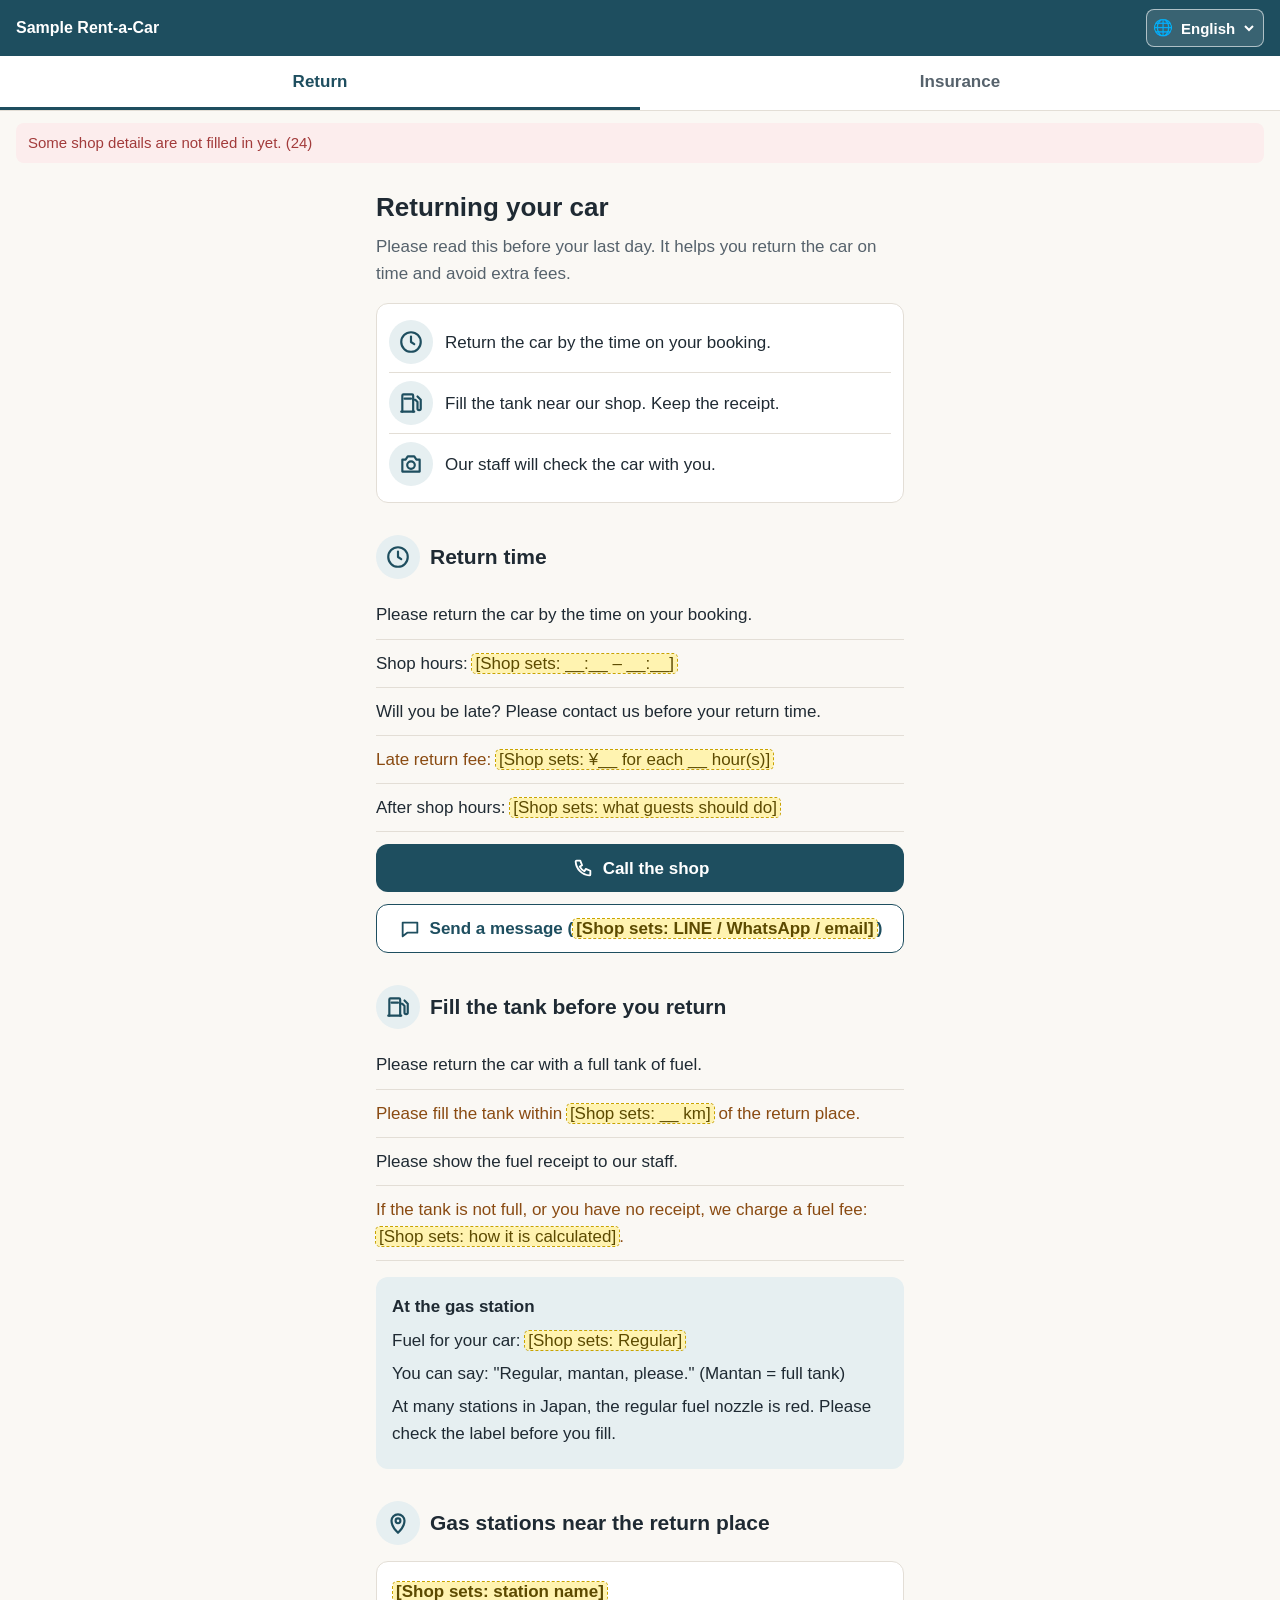
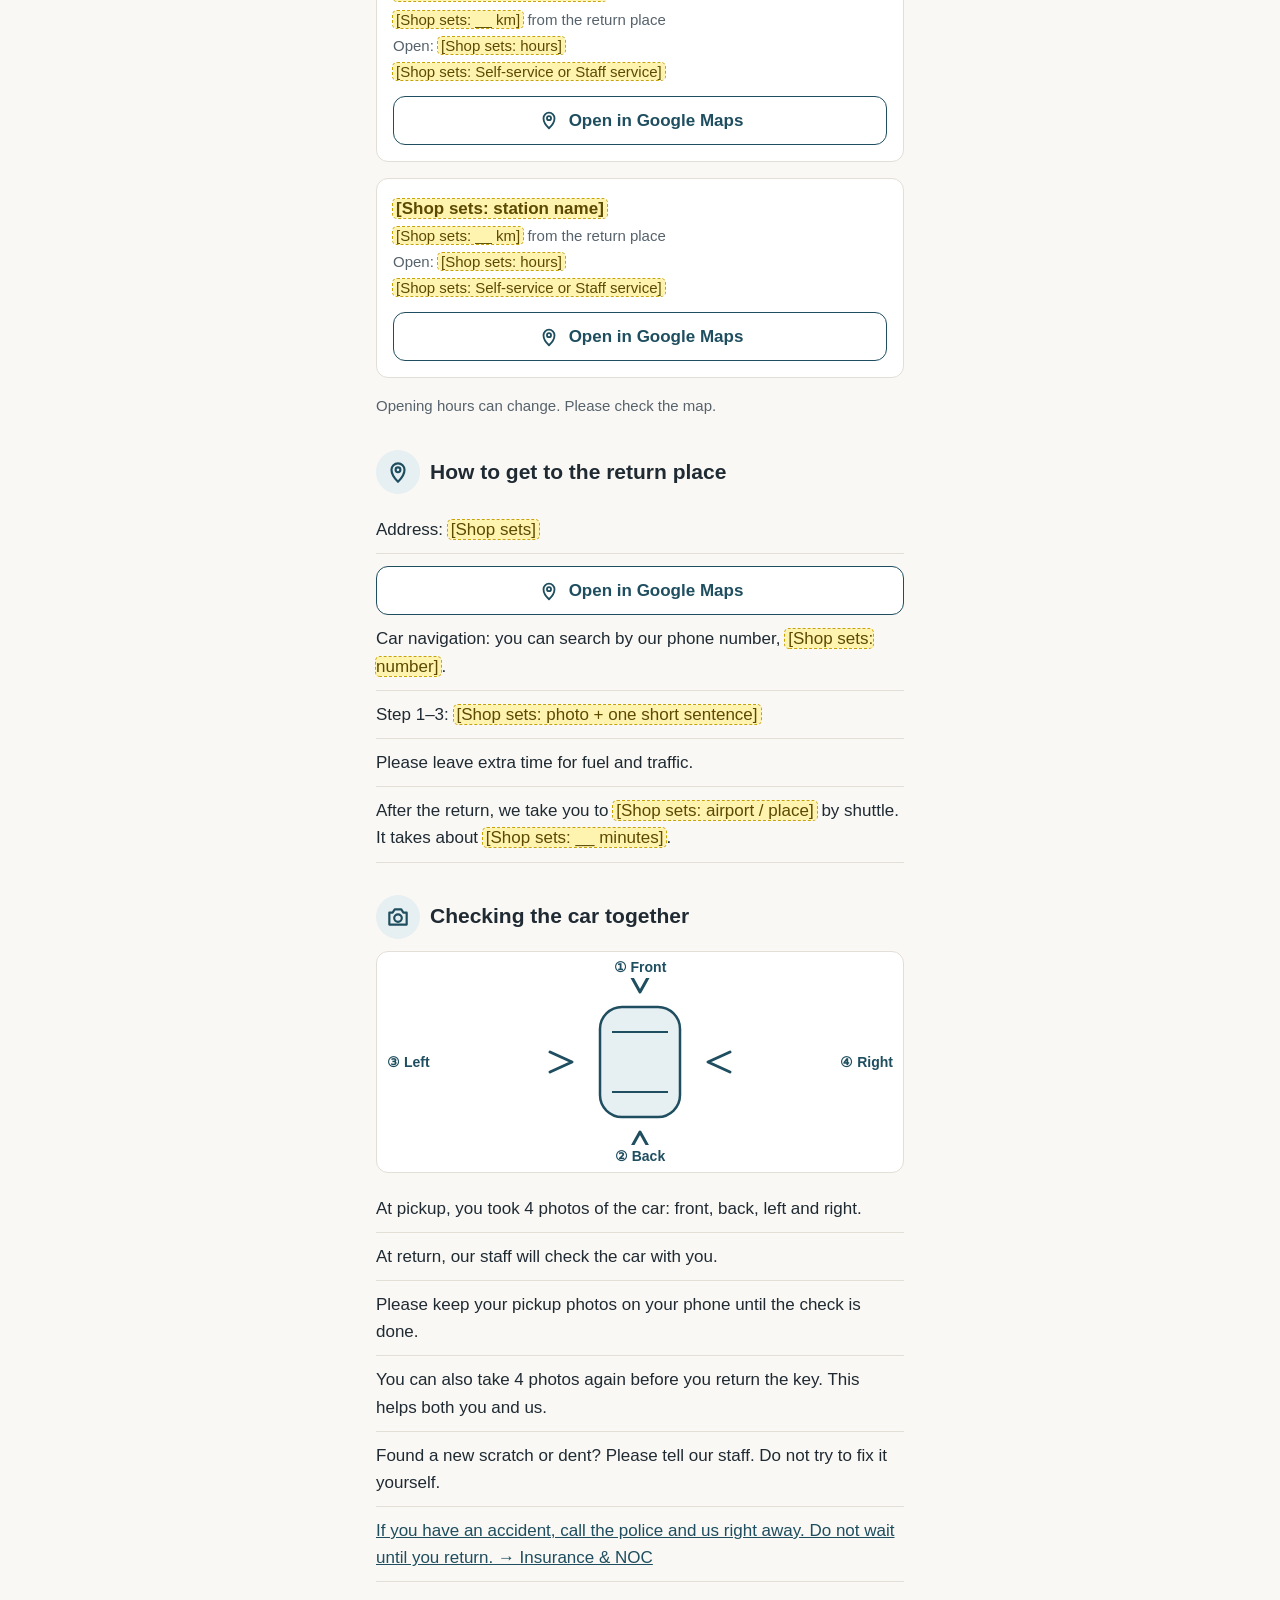
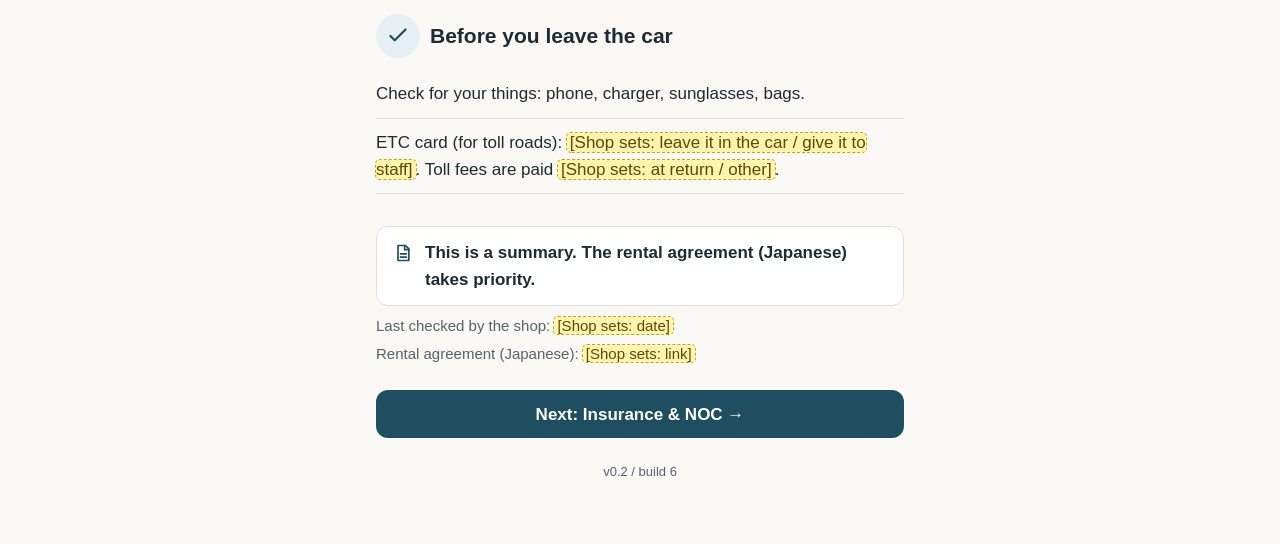
==== guide/index.html @ ba6af607 "繁體中文・한국어・简体中文を追加（AI翻訳の下書き。画面に注意書きを表示） Co-Authored-By: Claude Opus 5.5 <noreply@anthropic.com> Claude" ====
<!doctype html>
<html lang="en">
<head>
  <meta charset="utf-8">
  <meta name="viewport" content="width=device-width, initial-scale=1">
  <title>Sample Rent-a-Car — Guide</title>
  <link rel="stylesheet" href="guide.css?v=6">
</head>
<body data-page="return" data-lang="en">
  <div id="app"></div>
  <noscript>Please turn on JavaScript to read this guide. / このガイドを読むには JavaScript をオンにしてください。</noscript>
  <script src="content.js?v=6"></script>
  <script src="i18n/zh-Hant.js?v=6"></script>
  <script src="i18n/ko.js?v=6"></script>
  <script src="i18n/zh-Hans.js?v=6"></script>
  <script src="app.js?v=6"></script>
</body>
</html>
---- guide/guide.css ----
:root {
  --bg: #FAF8F4;
  --card: #FFFFFF;
  --line: #E3DED6;
  --text: #1F2A33;
  --sub: #56626C;
  --main: #1E4E5F;
  --main-soft: #E6EFF1;
  --money: #8A4B12;
  --money-bg: #FFF4E5;
  --danger: #A23B3B;
  --danger-bg: #FCEDED;
  --ph-bg: #FFF3B0;
  --ph-line: #C9A400;
  --ph-text: #5C4A00;
}

* { box-sizing: border-box; }
html { scroll-padding-top: 110px; }
body {
  margin: 0;
  background: var(--bg);
  color: var(--text);
  font-family: -apple-system, "Hiragino Sans", "Noto Sans JP", sans-serif;
  font-size: 17px;
  line-height: 1.6;
}
html[lang="ja"] body { line-height: 1.8; }
a { color: var(--main); }

header {
  position: sticky; top: 0; z-index: 10;
  height: 56px; padding: 0 16px;
  display: flex; align-items: center; justify-content: space-between;
  background: var(--main); color: #fff;
}
.shop { font-weight: 700; font-size: 16px; }
.langs { display: flex; border: 1px solid rgba(255,255,255,.6); border-radius: 8px; overflow: hidden; }
.lang { min-width: 52px; min-height: 36px; display: grid; place-items: center; color: #fff; text-decoration: none; font-size: 15px; padding: 0 10px; }
.lang.on { background: #fff; color: var(--main); font-weight: 700; }

.tabs { position: sticky; top: 56px; z-index: 9; display: flex; background: var(--card); border-bottom: 1px solid var(--line); }
.tab { flex: 1; text-align: center; padding: 12px 0; text-decoration: none; color: var(--sub); font-weight: 600; border-bottom: 3px solid transparent; }
.tab.on { color: var(--main); border-bottom-color: var(--main); }

.unfilled { margin: 12px 16px 0; padding: 8px 12px; border-radius: 8px; background: var(--danger-bg); color: var(--danger); font-size: 15px; }

main { max-width: 560px; margin: 0 auto; padding: 8px 16px 48px; }
h1 { font-size: 26px; line-height: 1.3; margin: 20px 0 8px; }
h2 { font-size: 21px; line-height: 1.35; margin: 32px 0 12px; display: flex; align-items: center; gap: 10px; }
h3 { font-size: 17px; margin: 0 0 6px; }
.lead { color: var(--sub); margin: 0 0 16px; }

.icon { width: 44px; height: 44px; flex: none; border-radius: 50%; background: var(--main-soft); display: grid; place-items: center; }
.icon svg { width: 26px; height: 26px; fill: none; stroke: var(--main); stroke-width: 2; stroke-linecap: round; stroke-linejoin: round; }
.icon.small { width: 28px; height: 28px; background: none; }
.icon.small svg { width: 20px; height: 20px; }
.icon.inbtn { width: 24px; height: 24px; background: none; }
.icon.inbtn svg { width: 22px; height: 22px; stroke: currentColor; }

.summary { background: var(--card); border: 1px solid var(--line); border-radius: 12px; padding: 8px 12px; }
.sum-row { display: flex; align-items: center; gap: 12px; padding: 8px 0; text-decoration: none; color: var(--text); }
.sum-row + .sum-row { border-top: 1px solid var(--line); }

.li { margin: 0; padding: 10px 0; border-bottom: 1px solid var(--line); }
.li.money { color: var(--money); }
.xli { display: flex; gap: 8px; align-items: flex-start; }
.xli .icon.small svg { stroke: var(--danger); }
.note { color: var(--sub); font-size: 15px; margin: 8px 0; }

.btn {
  display: flex; align-items: center; justify-content: center; gap: 8px;
  min-height: 48px; margin: 12px 0 0; padding: 10px 16px;
  border-radius: 12px; border: 0; background: var(--main); color: #fff;
  font-size: 17px; font-weight: 600; text-decoration: none; text-align: center; width: 100%;
}
.btn.secondary { background: var(--card); color: var(--main); border: 1.5px solid var(--main); }
.btn.danger { background: var(--danger); }
.btn.nav { margin-top: 24px; }

.tip, .card, .example, .accident { border-radius: 12px; padding: 16px; margin: 16px 0; }
.tip { background: var(--main-soft); }
.tip p { margin: 6px 0; }
.card { background: var(--card); border: 1px solid var(--line); }
.card p { margin: 2px 0; color: var(--sub); font-size: 15px; }
.example { background: var(--money-bg); color: var(--money); border: 2px dashed var(--money); }
.example p { margin: 6px 0; }
.badge { display: inline-block; font-size: 14px; font-weight: 700; padding: 2px 10px; border-radius: 999px; background: var(--money); color: #fff; margin-bottom: 8px; }
.accident { background: var(--danger-bg); border: 2px solid var(--danger); margin-top: 32px; }
.accident h2 { margin-top: 0; color: var(--danger); }
.accident .icon { background: #fff; }
.accident .icon svg { stroke: var(--danger); }
.accident p { margin: 8px 0; }
.callrow .btn { margin-top: 10px; }

.tbl { width: 100%; border-collapse: collapse; background: var(--card); border: 1px solid var(--line); border-radius: 12px; overflow: hidden; margin: 8px 0; font-size: 16px; }
.tbl th { text-align: left; background: var(--main-soft); padding: 10px; font-size: 15px; }
.tbl td { padding: 10px; border-top: 1px solid var(--line); vertical-align: top; }
.tbl.money td:last-child { color: var(--money); }

mark.ph { background: var(--ph-bg); color: var(--ph-text); outline: 1.5px dashed var(--ph-line); border-radius: 4px; padding: 0 3px; }

.carphotos { position: relative; margin: 8px 0 12px; background: var(--card); border: 1px solid var(--line); border-radius: 12px; }
.carphotos svg { display: block; width: 100%; height: 220px; }
.carphotos .car { fill: var(--main-soft); stroke: var(--main); stroke-width: 2.5; }
.carphotos .car-line { stroke: var(--main); stroke-width: 2; fill: none; }
.carphotos .cam path { fill: none; stroke: var(--main); stroke-width: 3; stroke-linecap: round; stroke-linejoin: round; }
.carphotos .lbl { position: absolute; font-size: 14px; font-weight: 700; color: var(--main); background: var(--card); padding: 0 4px; }
.carphotos .t { top: 4px; left: 50%; transform: translateX(-50%); }
.carphotos .b { bottom: 4px; left: 50%; transform: translateX(-50%); }
.carphotos .l { left: 6px; top: 50%; transform: translateY(-50%); }
.carphotos .r { right: 6px; top: 50%; transform: translateY(-50%); }

.disclaimer { display: flex; gap: 8px; align-items: flex-start; margin: 32px 0 8px; padding: 12px; border-radius: 12px; background: var(--card); border: 1px solid var(--line); font-weight: 600; }
.footnote { color: var(--sub); font-size: 15px; margin: 4px 0; }

/* 確認シート */
.review .progress { font-weight: 700; color: var(--main); }
.onlyimp { display: flex; gap: 8px; align-items: center; margin: 8px 0 16px; font-size: 15px; }
.rcard { background: var(--card); border: 1px solid var(--line); border-radius: 12px; padding: 12px; margin: 12px 0; }
.rcard.imp { border-left: 5px solid var(--money); }
.rid { font-size: 14px; color: var(--sub); }
.tag { background: var(--money); color: #fff; border-radius: 6px; padding: 0 6px; font-size: 13px; }
.rja { font-weight: 700; margin: 6px 0; }
.rcard details { font-size: 15px; color: var(--sub); }
.rbtns { display: flex; gap: 8px; margin-top: 10px; flex-wrap: wrap; }
.rbtns button { flex: 1; min-height: 48px; border-radius: 10px; border: 1.5px solid var(--main); background: var(--card); color: var(--main); font-size: 16px; font-weight: 600; }
.rbtns button.on { background: var(--main); color: #fff; }
.rbtns button[data-v="fix"].on { background: var(--money); border-color: var(--money); }
.rcard textarea { display: none; width: 100%; margin-top: 8px; min-height: 64px; font-size: 16px; padding: 8px; border-radius: 8px; border: 1px solid var(--line); }
.rfoot { margin-top: 24px; }

.ver { margin-top: 24px; text-align: center; color: var(--sub); font-size: 13px; }

/* 確認モード（店長が同じ画面で確認・記入する） */
.ehelp { margin: 12px 16px 0; padding: 10px 12px; border-radius: 10px; background: var(--main-soft); font-size: 15px; }
main.editing { padding-bottom: 96px; }
.editing .ed { position: relative; cursor: pointer; border-radius: 8px; outline: 2px dashed transparent; outline-offset: 2px; }
.editing .ed:hover, .editing .ed:active { outline-color: var(--main); }
.editing .ed.st-ok { box-shadow: inset 4px 0 0 #2E7D4F; }
.editing .ed.st-fix { box-shadow: inset 4px 0 0 var(--money); background: var(--money-bg); }
.editing .ed.st-skip { opacity: .45; text-decoration: line-through; }
.editing .li.money.ed:not(.st-ok):not(.st-fix):not(.st-skip),
.editing .tbl.money tr.ed:not(.st-ok):not(.st-fix):not(.st-skip) { outline: 2px solid var(--money); }
mark.ph.filled { background: #DDF2E3; color: #1E5B35; outline: 1.5px solid #2E7D4F; }

.ebar { position: fixed; left: 0; right: 0; bottom: 0; z-index: 20; display: flex; align-items: center; justify-content: space-between; gap: 12px;
  padding: 10px 16px calc(10px + env(safe-area-inset-bottom)); background: var(--card); border-top: 1px solid var(--line); font-size: 14px; color: var(--sub); }
.ebar button { min-height: 44px; padding: 0 18px; border: 0; border-radius: 10px; background: var(--main); color: #fff; font-size: 16px; font-weight: 700; }

.sheet-wrap { position: fixed; inset: 0; z-index: 30; background: rgba(0,0,0,.35); display: none; align-items: flex-end; justify-content: center; }
.sheet-wrap.open { display: flex; }
.sheet { width: 100%; max-width: 560px; max-height: 85vh; overflow: auto; background: var(--card); border-radius: 16px 16px 0 0; padding: 16px 16px calc(16px + env(safe-area-inset-bottom)); }
.phin { display: block; margin-top: 10px; font-size: 14px; color: var(--sub); }
.phin input { display: block; width: 100%; margin-top: 4px; min-height: 44px; font-size: 16px; padding: 8px 10px; border: 1.5px solid var(--ph-line); border-radius: 8px; background: #FFFDF0; }
.sheet textarea { width: 100%; margin-top: 8px; min-height: 64px; font-size: 16px; padding: 8px; border-radius: 8px; border: 1px solid var(--line); }

/* 言語メニュー */
.langsel { display: flex; align-items: center; gap: 4px; background: rgba(255,255,255,.12); border: 1px solid rgba(255,255,255,.6); border-radius: 8px; padding: 0 6px; }
.langsel select { min-height: 36px; background: transparent; color: #fff; border: 0; font-size: 15px; font-weight: 600; max-width: 140px; }
.langsel select option { color: #1F2A33; }
.globe { font-size: 16px; }
.draftnote { margin: 12px 16px 0; padding: 8px 12px; border-radius: 8px; background: #FFF4E5; color: var(--money); font-size: 14px; }
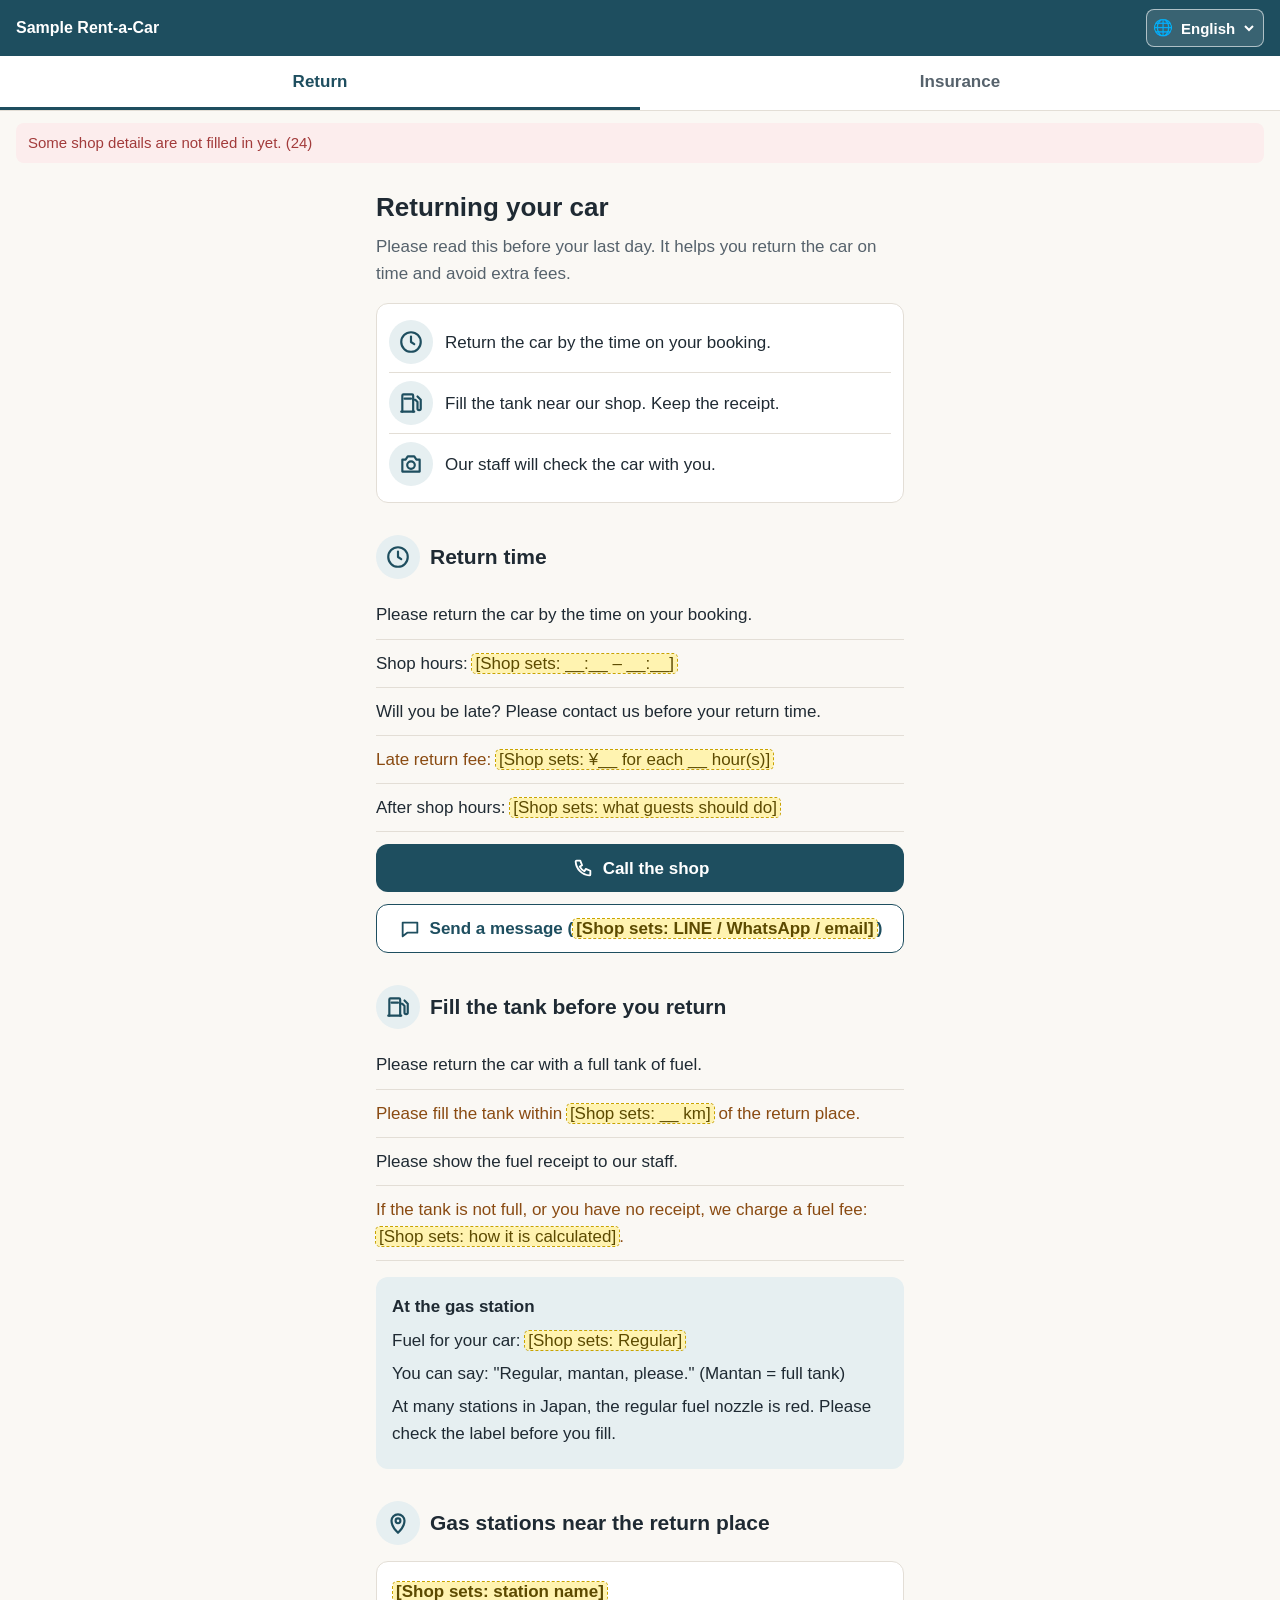
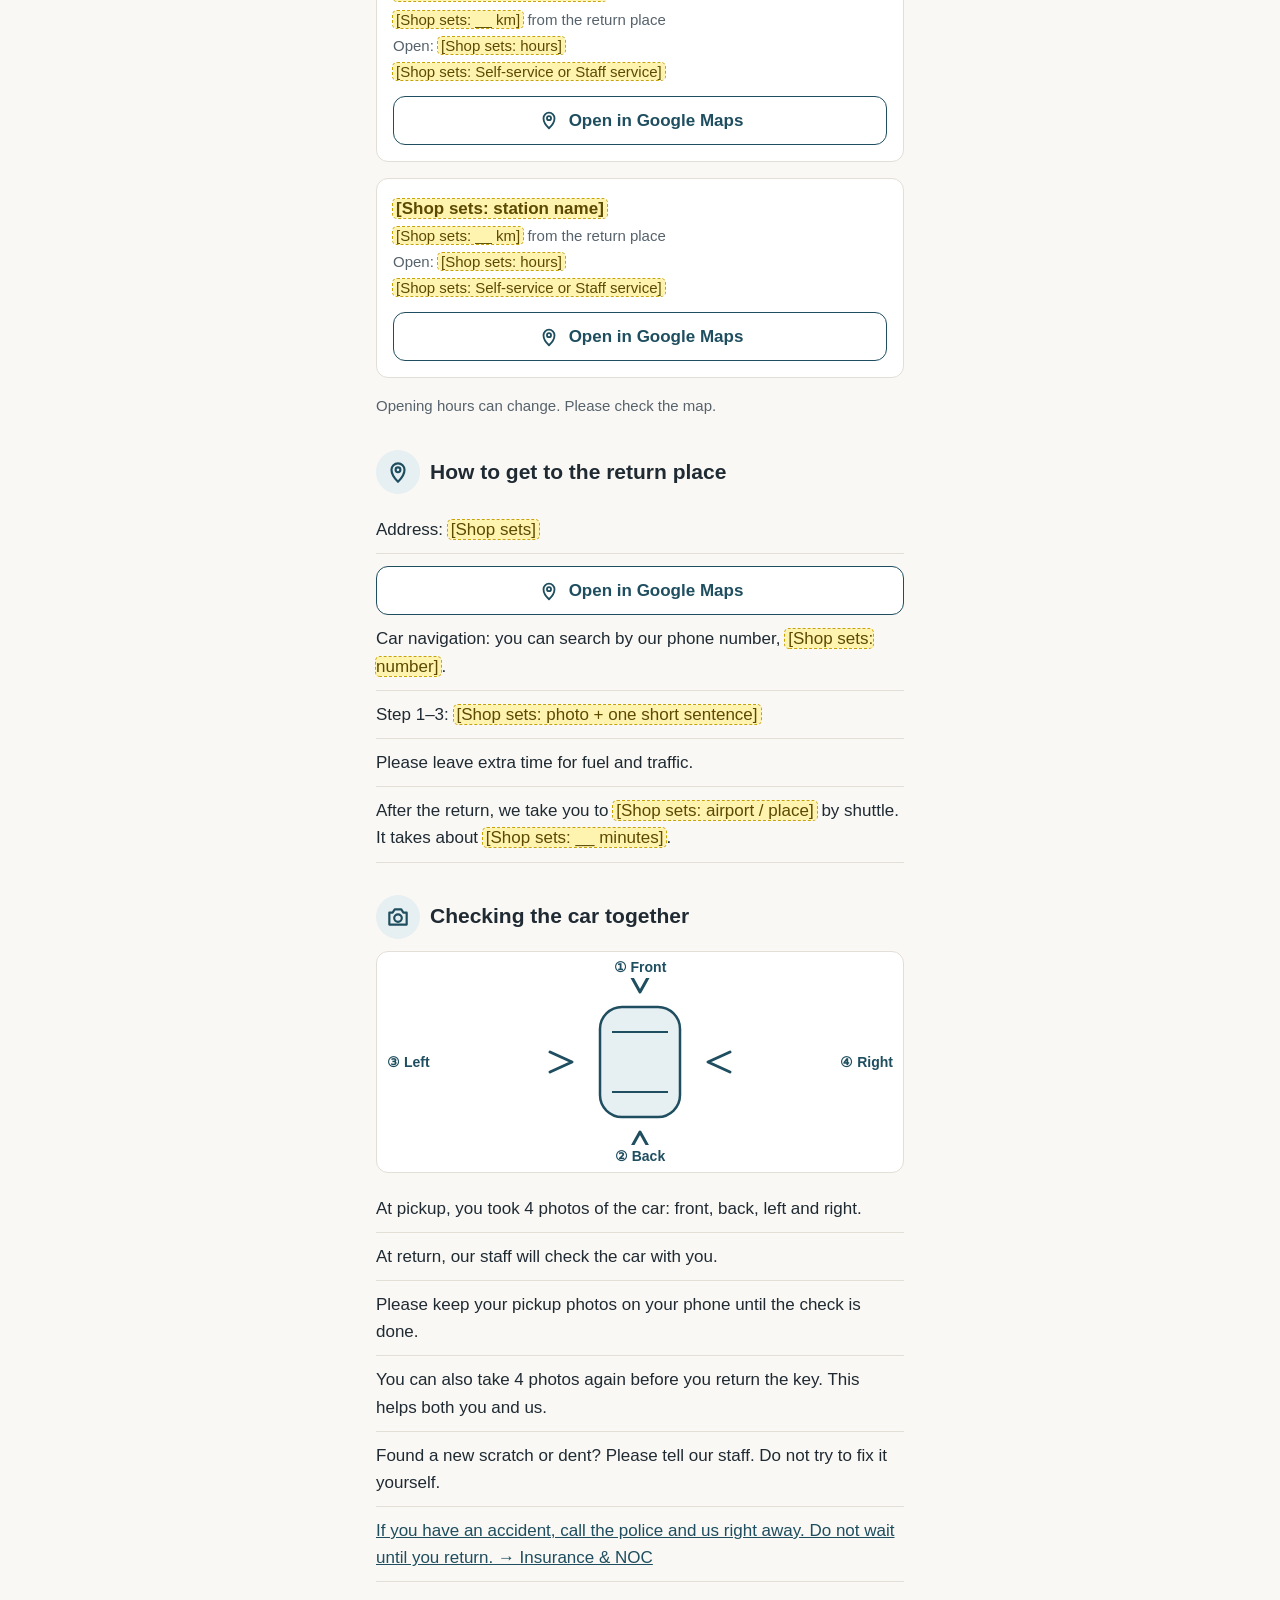
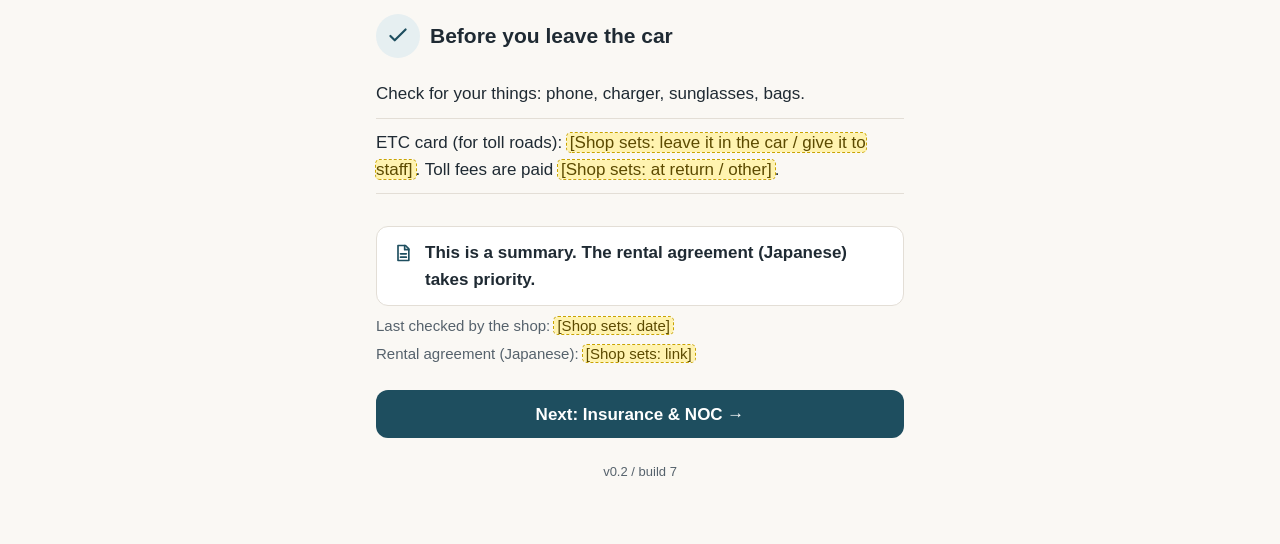
==== commit 8a31e5b3: "ไทยを追加し、简体中文はメニューから外す（元職場の客層に合わせて） Co-Authored-By: Claude Opus 5.5 <noreply@anthropic.com> Claude-Se" ====
--- a/guide/index.html
+++ b/guide/index.html
@@ -4,15 +4,16 @@
   <meta charset="utf-8">
   <meta name="viewport" content="width=device-width, initial-scale=1">
   <title>Sample Rent-a-Car — Guide</title>
-  <link rel="stylesheet" href="guide.css?v=6">
+  <link rel="stylesheet" href="guide.css?v=7">
 </head>
 <body data-page="return" data-lang="en">
   <div id="app"></div>
   <noscript>Please turn on JavaScript to read this guide. / このガイドを読むには JavaScript をオンにしてください。</noscript>
-  <script src="content.js?v=6"></script>
-  <script src="i18n/zh-Hant.js?v=6"></script>
-  <script src="i18n/ko.js?v=6"></script>
-  <script src="i18n/zh-Hans.js?v=6"></script>
-  <script src="app.js?v=6"></script>
+  <script src="content.js?v=7"></script>
+  <script src="i18n/zh-Hant.js?v=7"></script>
+  <script src="i18n/ko.js?v=7"></script>
+  <script src="i18n/zh-Hans.js?v=7"></script>
+  <script src="i18n/th.js?v=7"></script>
+  <script src="app.js?v=7"></script>
 </body>
 </html>
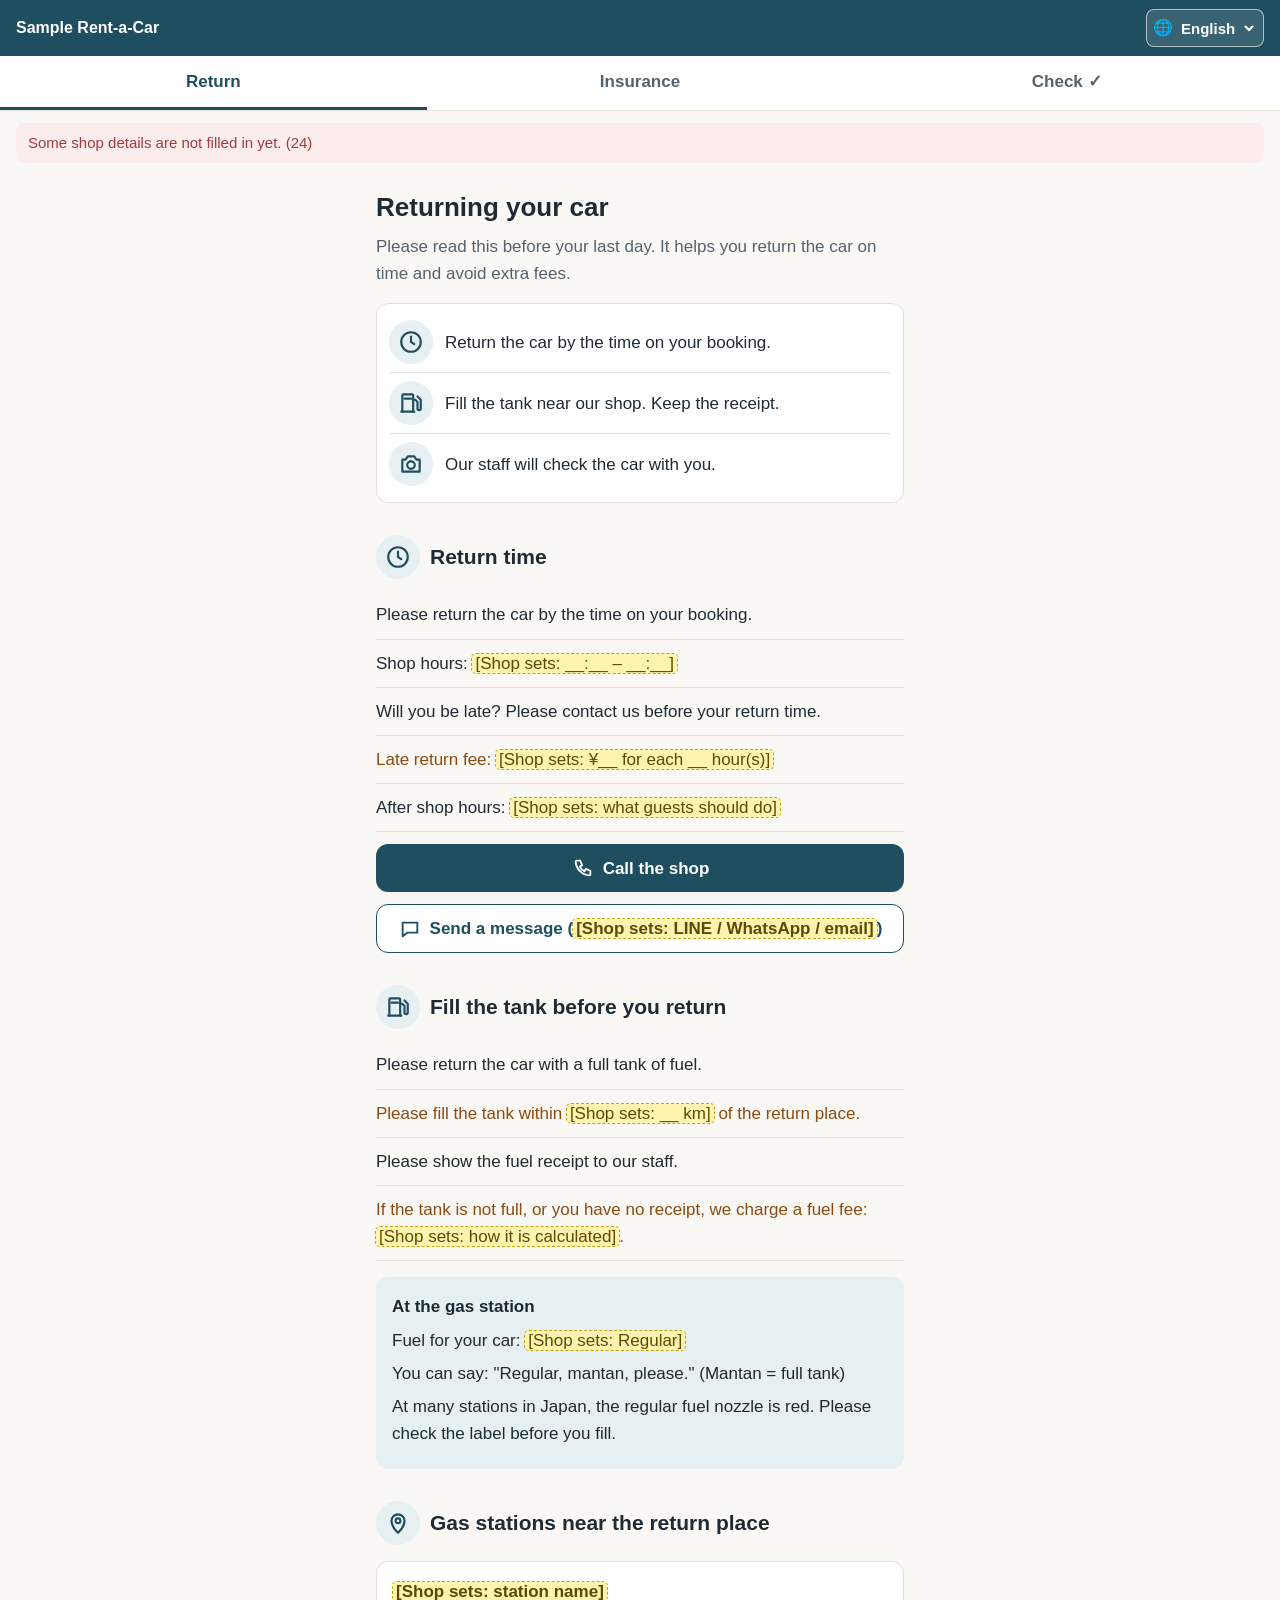
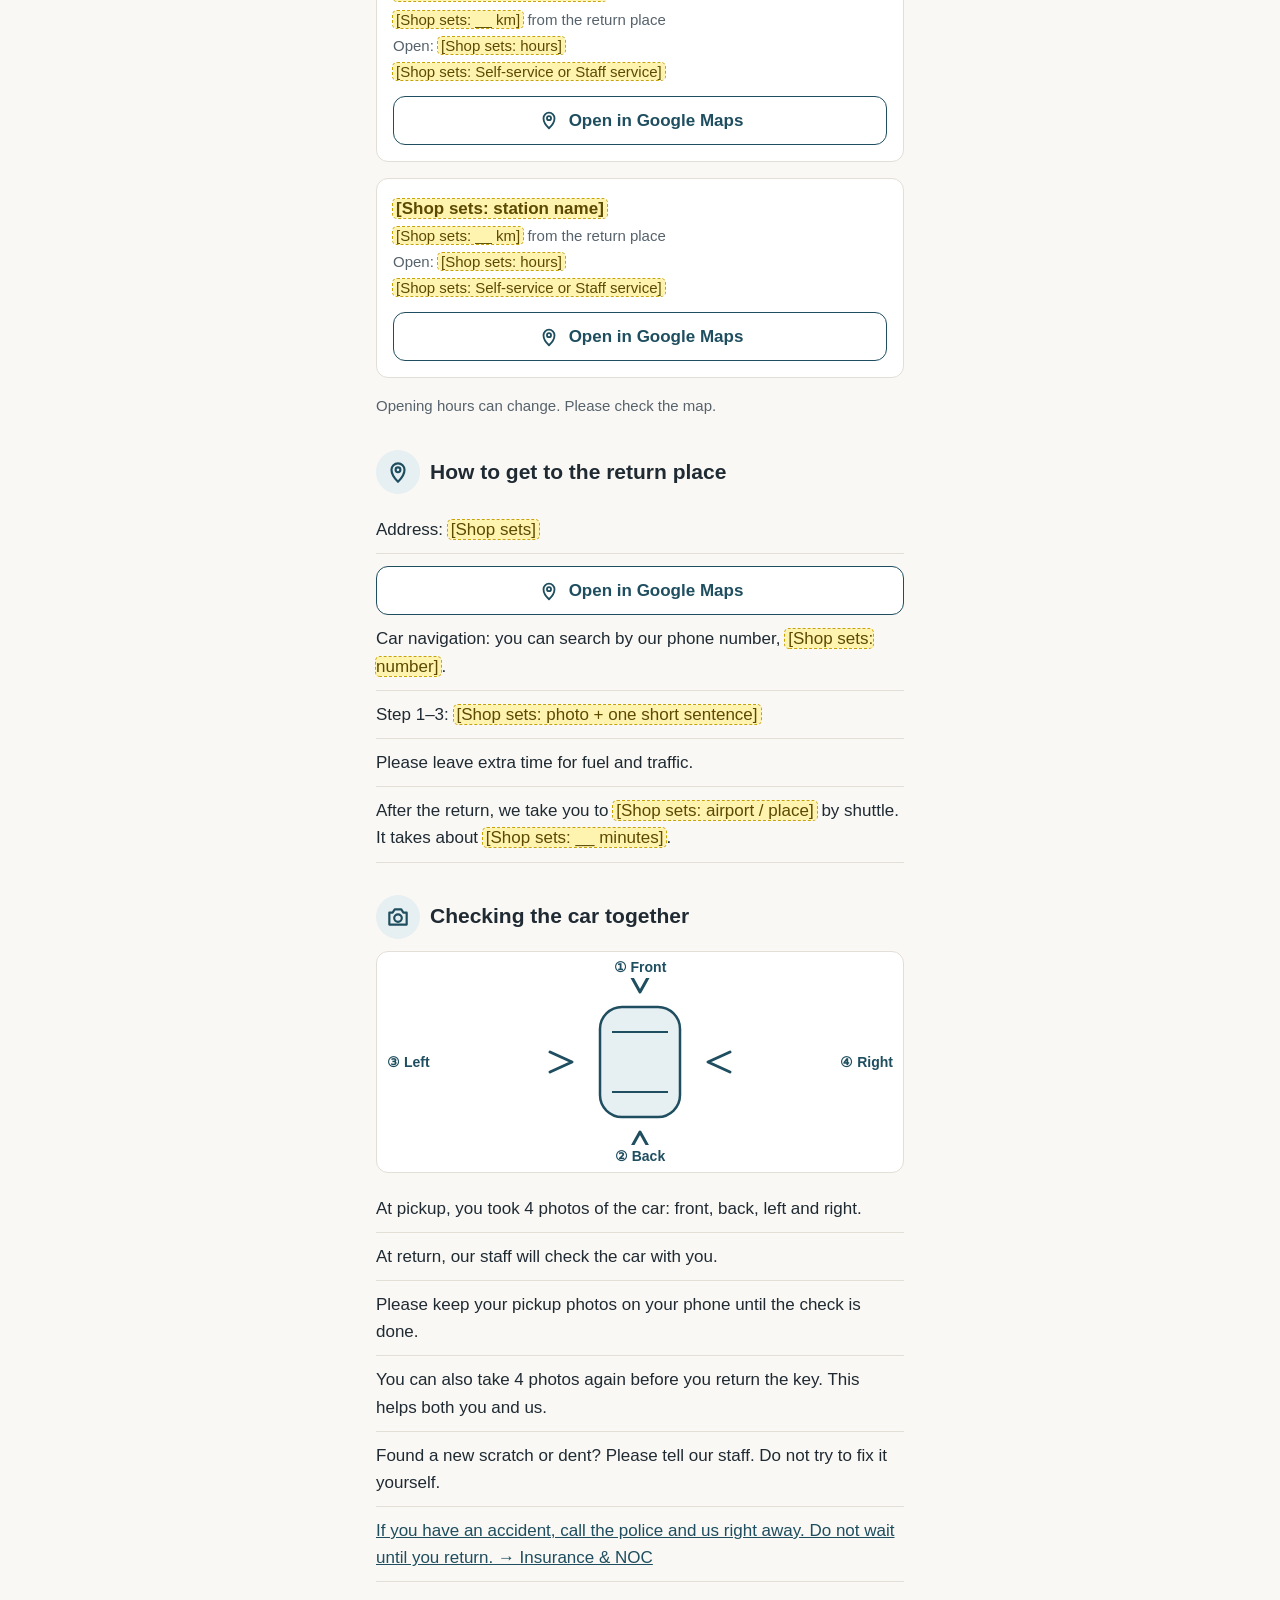
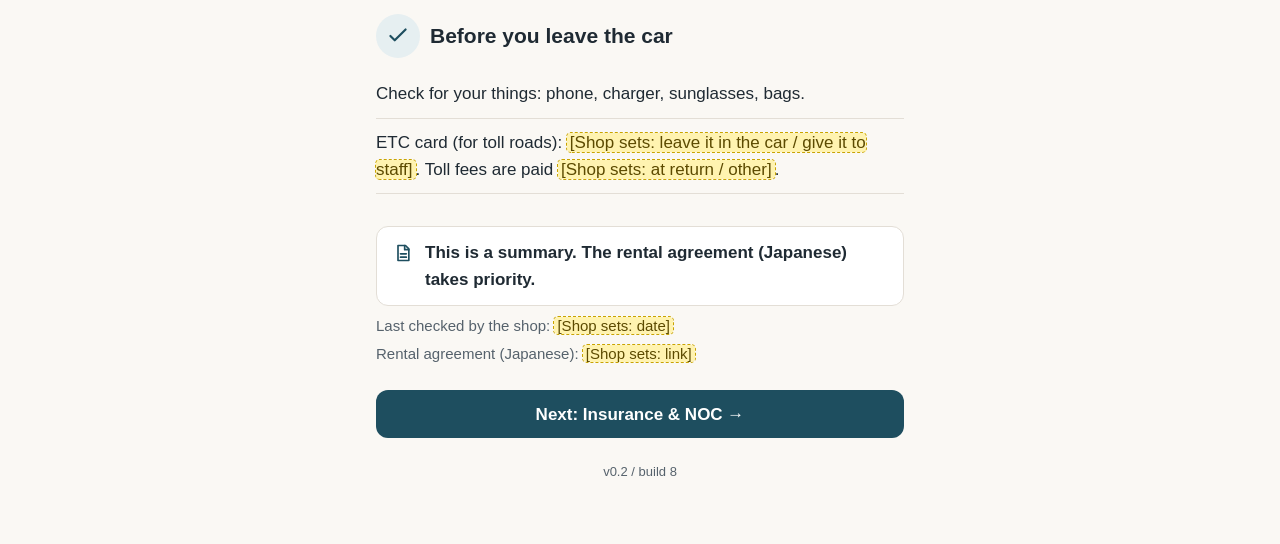
==== commit eacb40d1: "出発前の「理解しました」確認ページを追加（完了画面をスタッフに見せる／LINE等で店に送る。サーバー保存なし） Co-Authored-By: Claude Opus 5.5 <noreply@ant" ====
--- a/guide/index.html
+++ b/guide/index.html
@@ -4,16 +4,16 @@
   <meta charset="utf-8">
   <meta name="viewport" content="width=device-width, initial-scale=1">
   <title>Sample Rent-a-Car — Guide</title>
-  <link rel="stylesheet" href="guide.css?v=7">
+  <link rel="stylesheet" href="guide.css?v=8">
 </head>
-<body data-page="return" data-lang="en">
+<body data-page="return">
   <div id="app"></div>
   <noscript>Please turn on JavaScript to read this guide. / このガイドを読むには JavaScript をオンにしてください。</noscript>
-  <script src="content.js?v=7"></script>
-  <script src="i18n/zh-Hant.js?v=7"></script>
-  <script src="i18n/ko.js?v=7"></script>
-  <script src="i18n/zh-Hans.js?v=7"></script>
-  <script src="i18n/th.js?v=7"></script>
-  <script src="app.js?v=7"></script>
+  <script src="content.js?v=8"></script>
+  <script src="i18n/zh-Hant.js?v=8"></script>
+  <script src="i18n/ko.js?v=8"></script>
+  <script src="i18n/zh-Hans.js?v=8"></script>
+  <script src="i18n/th.js?v=8"></script>
+  <script src="app.js?v=8"></script>
 </body>
 </html>
--- a/guide/guide.css
+++ b/guide/guide.css
@@ -161,3 +161,24 @@
 .langsel select option { color: #1F2A33; }
 .globe { font-size: 16px; }
 .draftnote { margin: 12px 16px 0; padding: 8px 12px; border-radius: 8px; background: #FFF4E5; color: var(--money); font-size: 14px; }
+
+/* 出発前の確認（理解しました） */
+.booking { display: block; margin: 8px 0 16px; font-size: 15px; color: var(--sub); }
+.booking input { display: block; width: 100%; margin-top: 4px; min-height: 44px; font-size: 16px; padding: 8px 10px; border: 1px solid var(--line); border-radius: 8px; }
+.citem { background: var(--card); border: 1px solid var(--line); border-radius: 12px; padding: 14px 16px; margin: 12px 0; }
+.citem h3 { font-size: 18px; margin: 0 0 6px; }
+.citem p { margin: 0; }
+.citem.ok { border-color: #2E7D4F; background: #F1FAF4; }
+.crow { display: flex; align-items: center; justify-content: space-between; gap: 12px; margin-top: 12px; }
+.more { font-size: 15px; }
+.ubtn { min-height: 48px; padding: 0 18px; border-radius: 10px; border: 1.5px solid var(--main); background: var(--card); color: var(--main); font-size: 16px; font-weight: 700; }
+.citem.ok .ubtn { background: #2E7D4F; border-color: #2E7D4F; color: #fff; }
+.cremain { font-weight: 700; color: var(--money); margin: 16px 0; }
+.cdone { margin: 24px 0; padding: 20px 16px; border-radius: 16px; background: #F1FAF4; border: 2px solid #2E7D4F; text-align: center; }
+.cdone h2 { justify-content: center; margin: 8px 0; color: #1E5B35; }
+.cdone ul { text-align: left; padding-left: 0; list-style: none; margin: 12px 0; }
+.cdone li { padding: 6px 0; border-bottom: 1px solid #CFE8D6; font-weight: 600; }
+.cdone .jp { font-weight: 400; color: var(--sub); font-size: 14px; }
+.cbadge { width: 64px; height: 64px; margin: 0 auto; border-radius: 50%; background: #2E7D4F; color: #fff; font-size: 36px; display: grid; place-items: center; }
+.cdone .meta { font-size: 15px; color: var(--sub); }
+.staffnote { font-size: 14px; background: #fff; border-radius: 8px; padding: 8px 10px; text-align: left; }
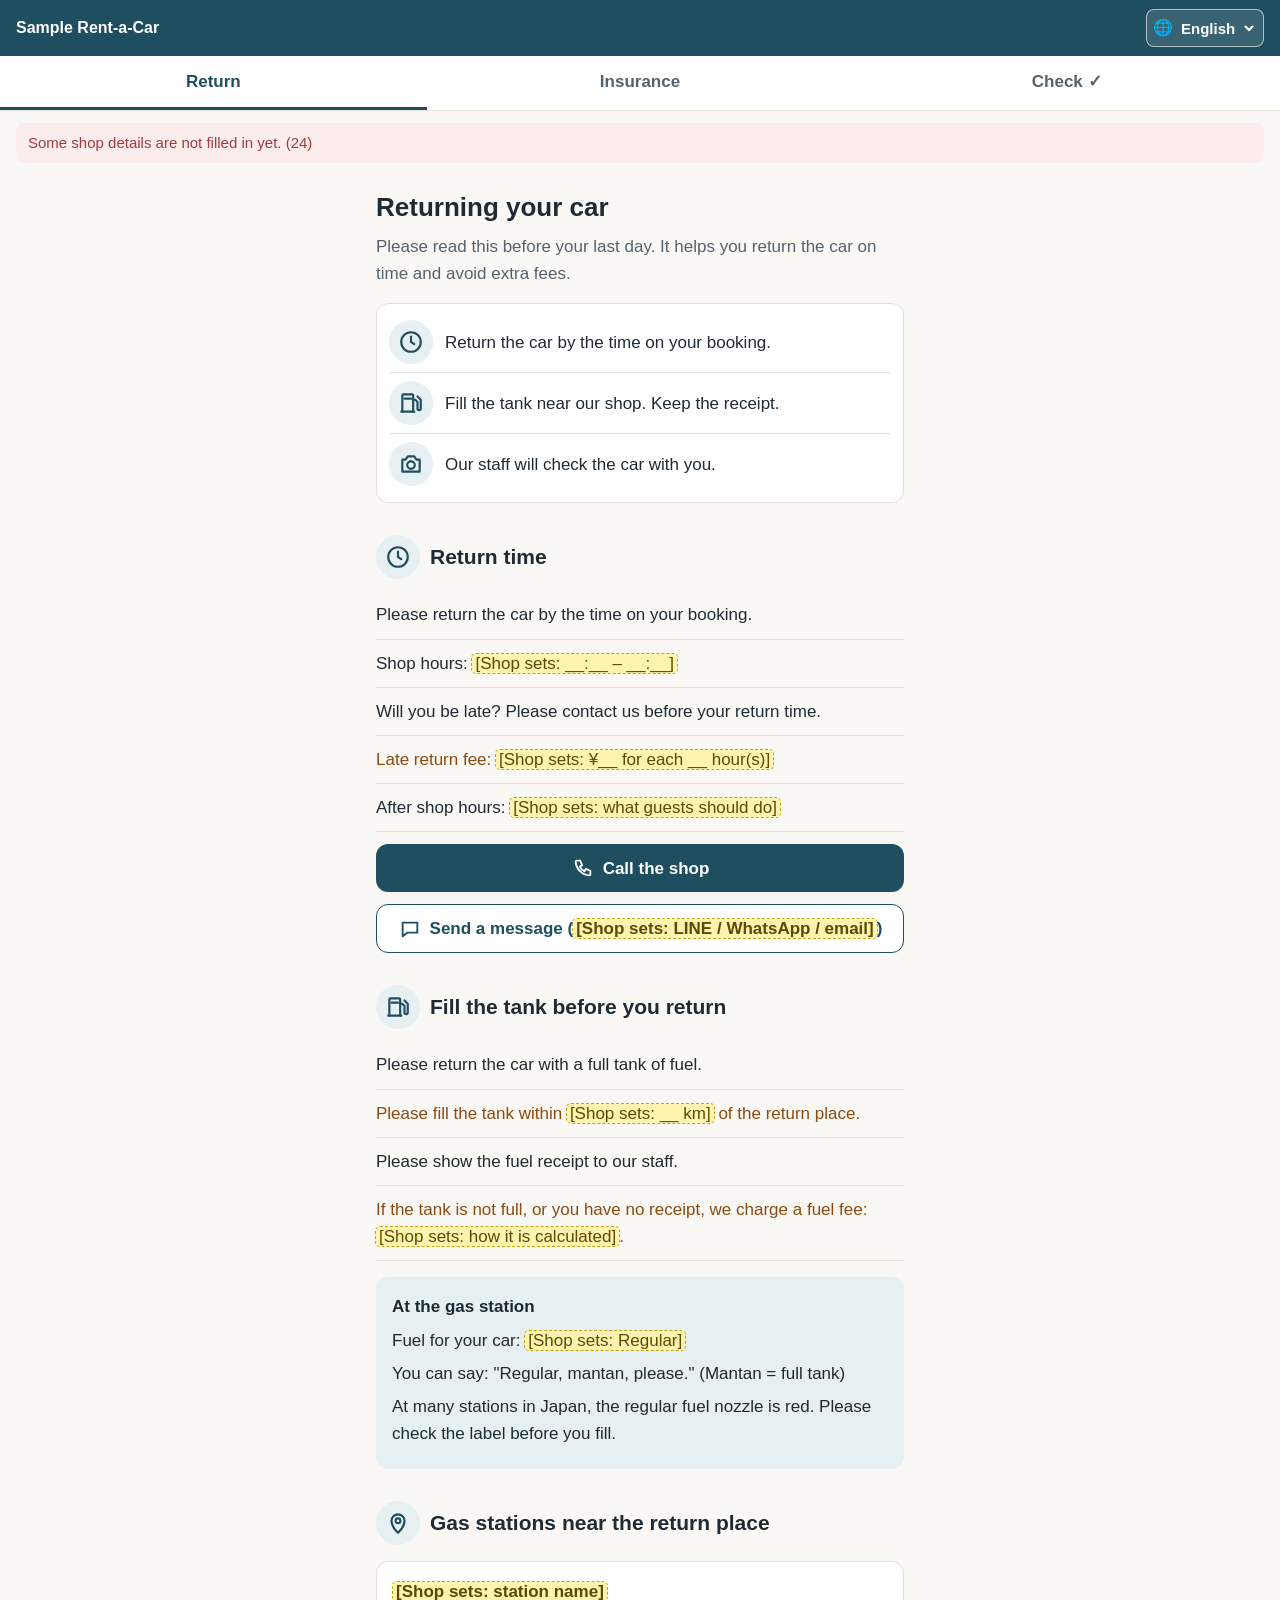
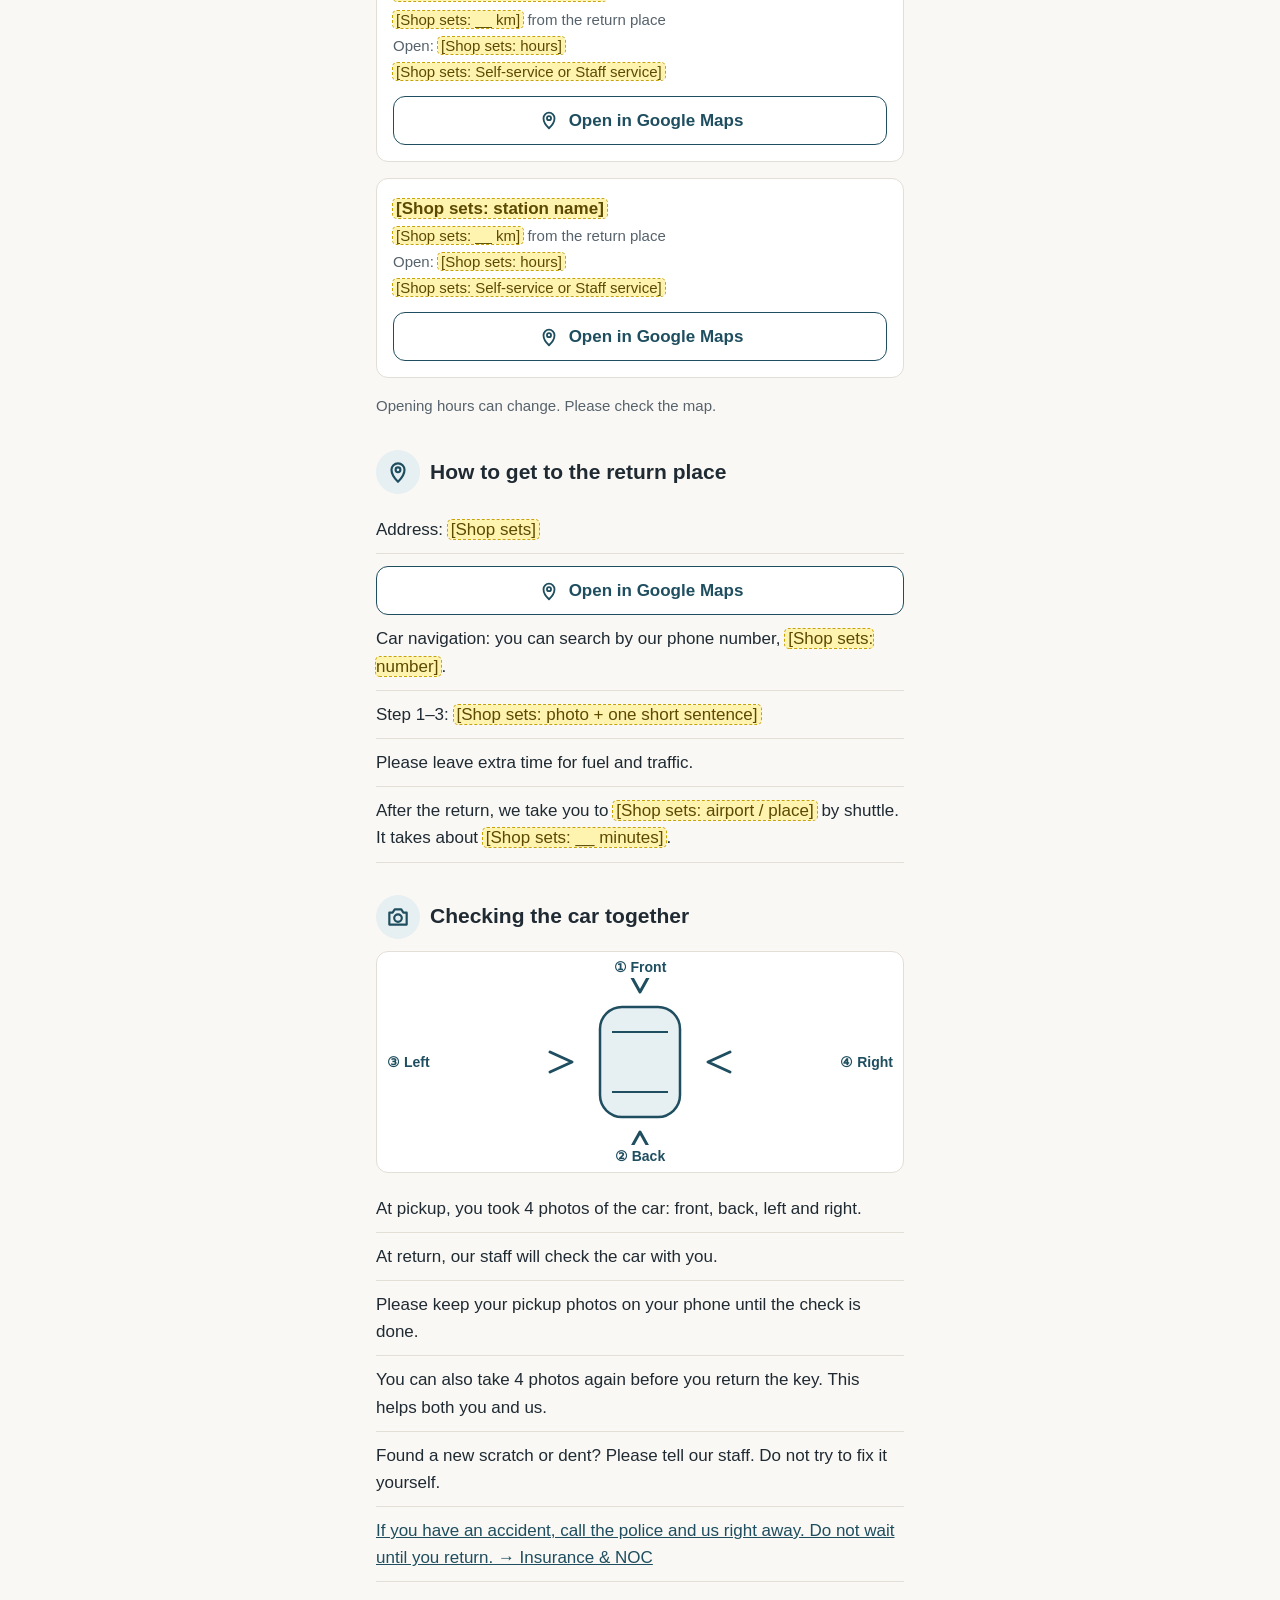
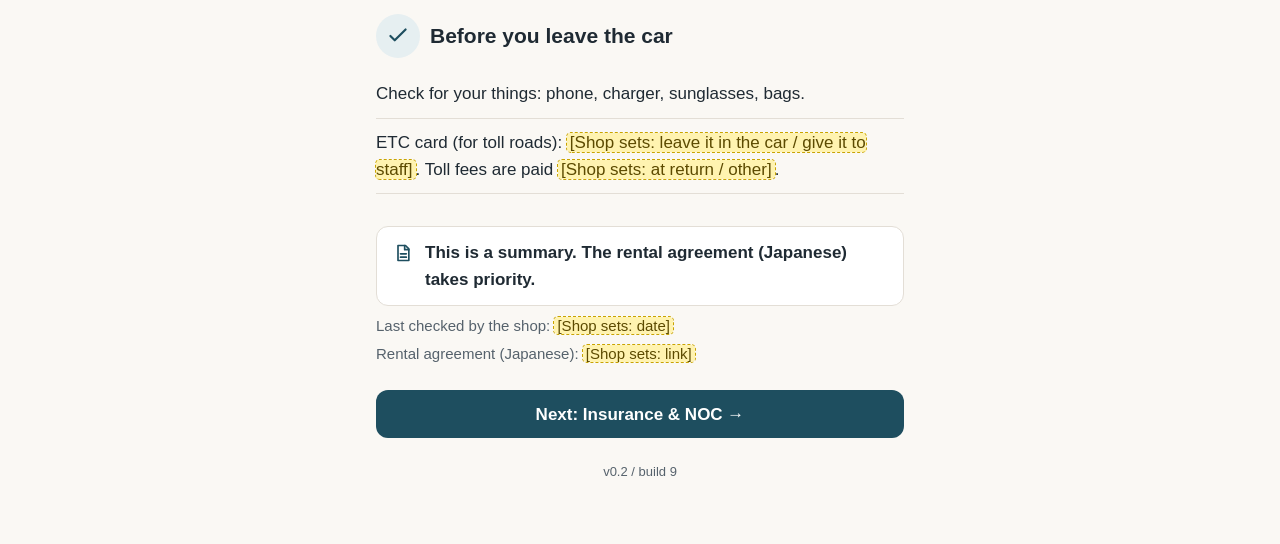
==== commit cae3a134: "確認ページ：くわしく読むから戻ってもチェックとお名前が残るよう保存（タブを閉じると消える）。予約番号をお名前の欄に変更（build 9） Co-Authored-By: Claude Opus 5.5" ====
--- a/guide/index.html
+++ b/guide/index.html
@@ -4,16 +4,16 @@
   <meta charset="utf-8">
   <meta name="viewport" content="width=device-width, initial-scale=1">
   <title>Sample Rent-a-Car — Guide</title>
-  <link rel="stylesheet" href="guide.css?v=8">
+  <link rel="stylesheet" href="guide.css?v=9">
 </head>
 <body data-page="return">
   <div id="app"></div>
   <noscript>Please turn on JavaScript to read this guide. / このガイドを読むには JavaScript をオンにしてください。</noscript>
-  <script src="content.js?v=8"></script>
-  <script src="i18n/zh-Hant.js?v=8"></script>
-  <script src="i18n/ko.js?v=8"></script>
-  <script src="i18n/zh-Hans.js?v=8"></script>
-  <script src="i18n/th.js?v=8"></script>
-  <script src="app.js?v=8"></script>
+  <script src="content.js?v=9"></script>
+  <script src="i18n/zh-Hant.js?v=9"></script>
+  <script src="i18n/ko.js?v=9"></script>
+  <script src="i18n/zh-Hans.js?v=9"></script>
+  <script src="i18n/th.js?v=9"></script>
+  <script src="app.js?v=9"></script>
 </body>
 </html>
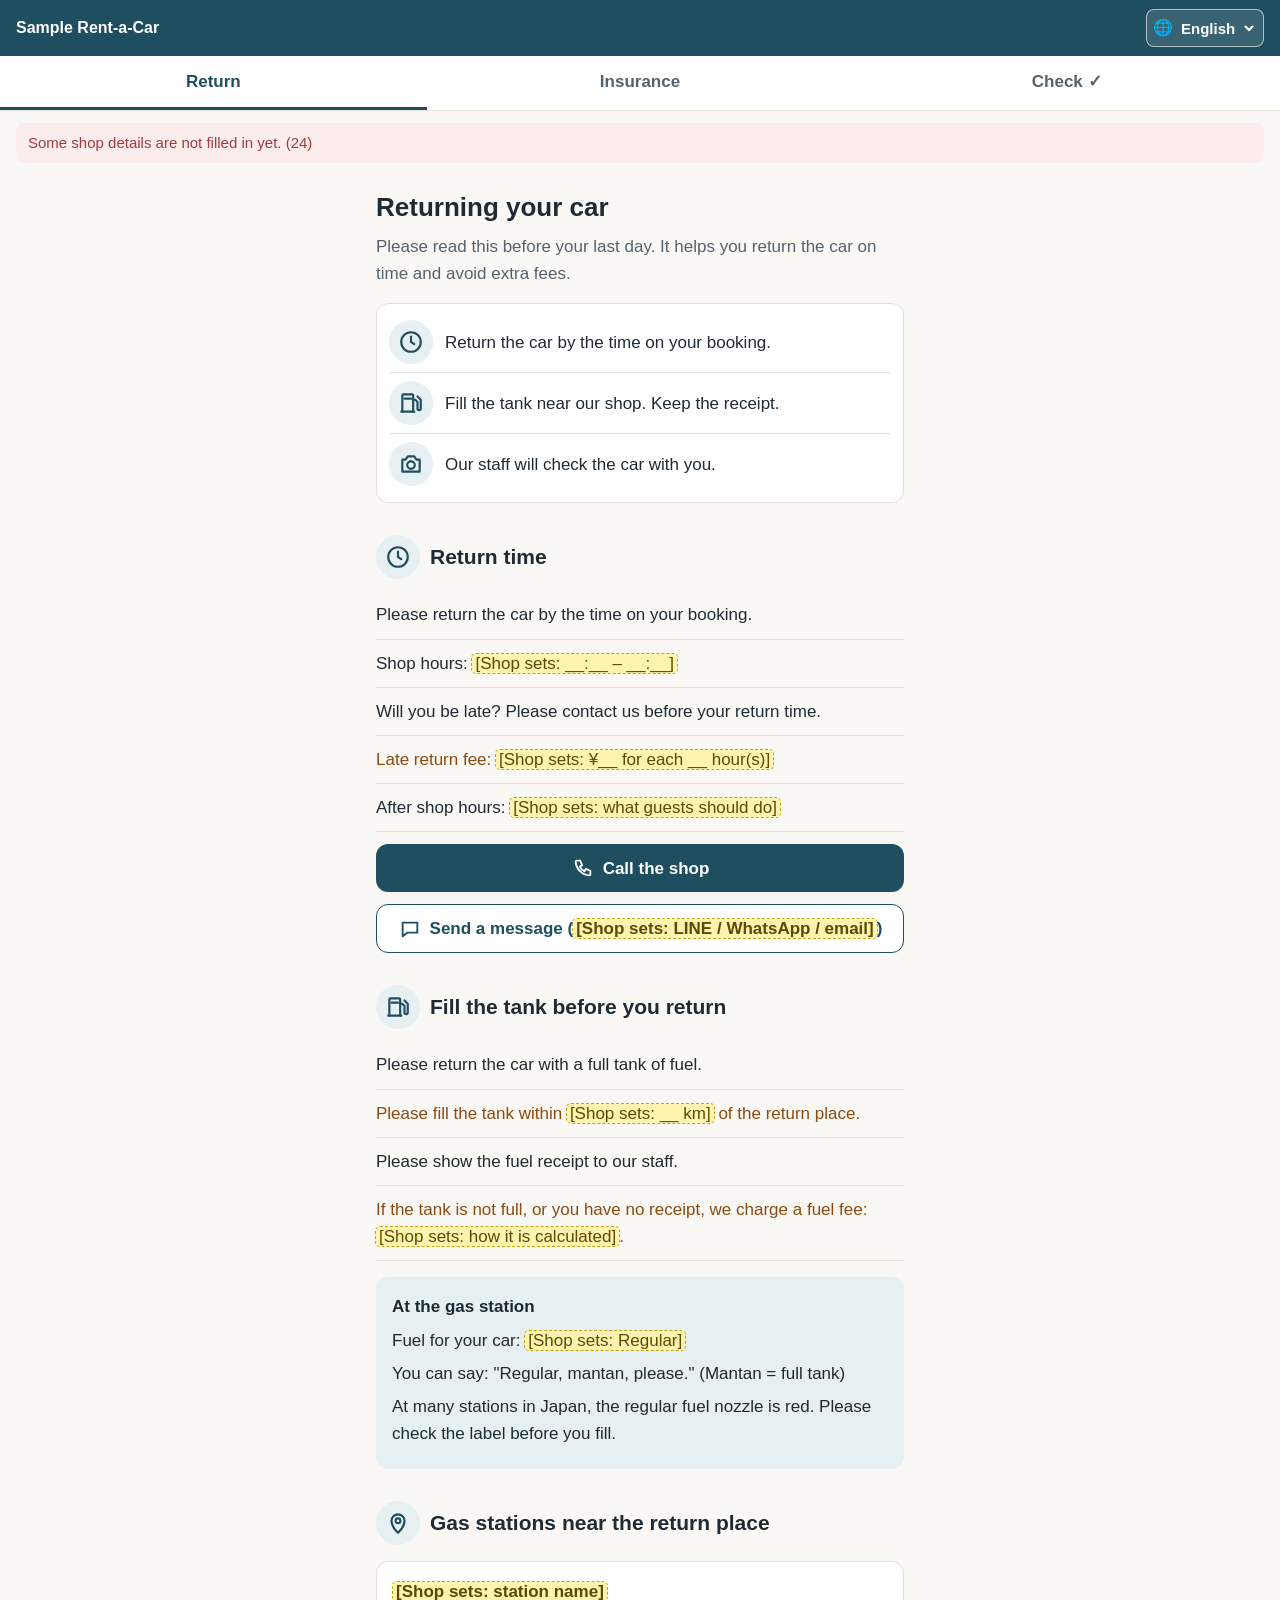
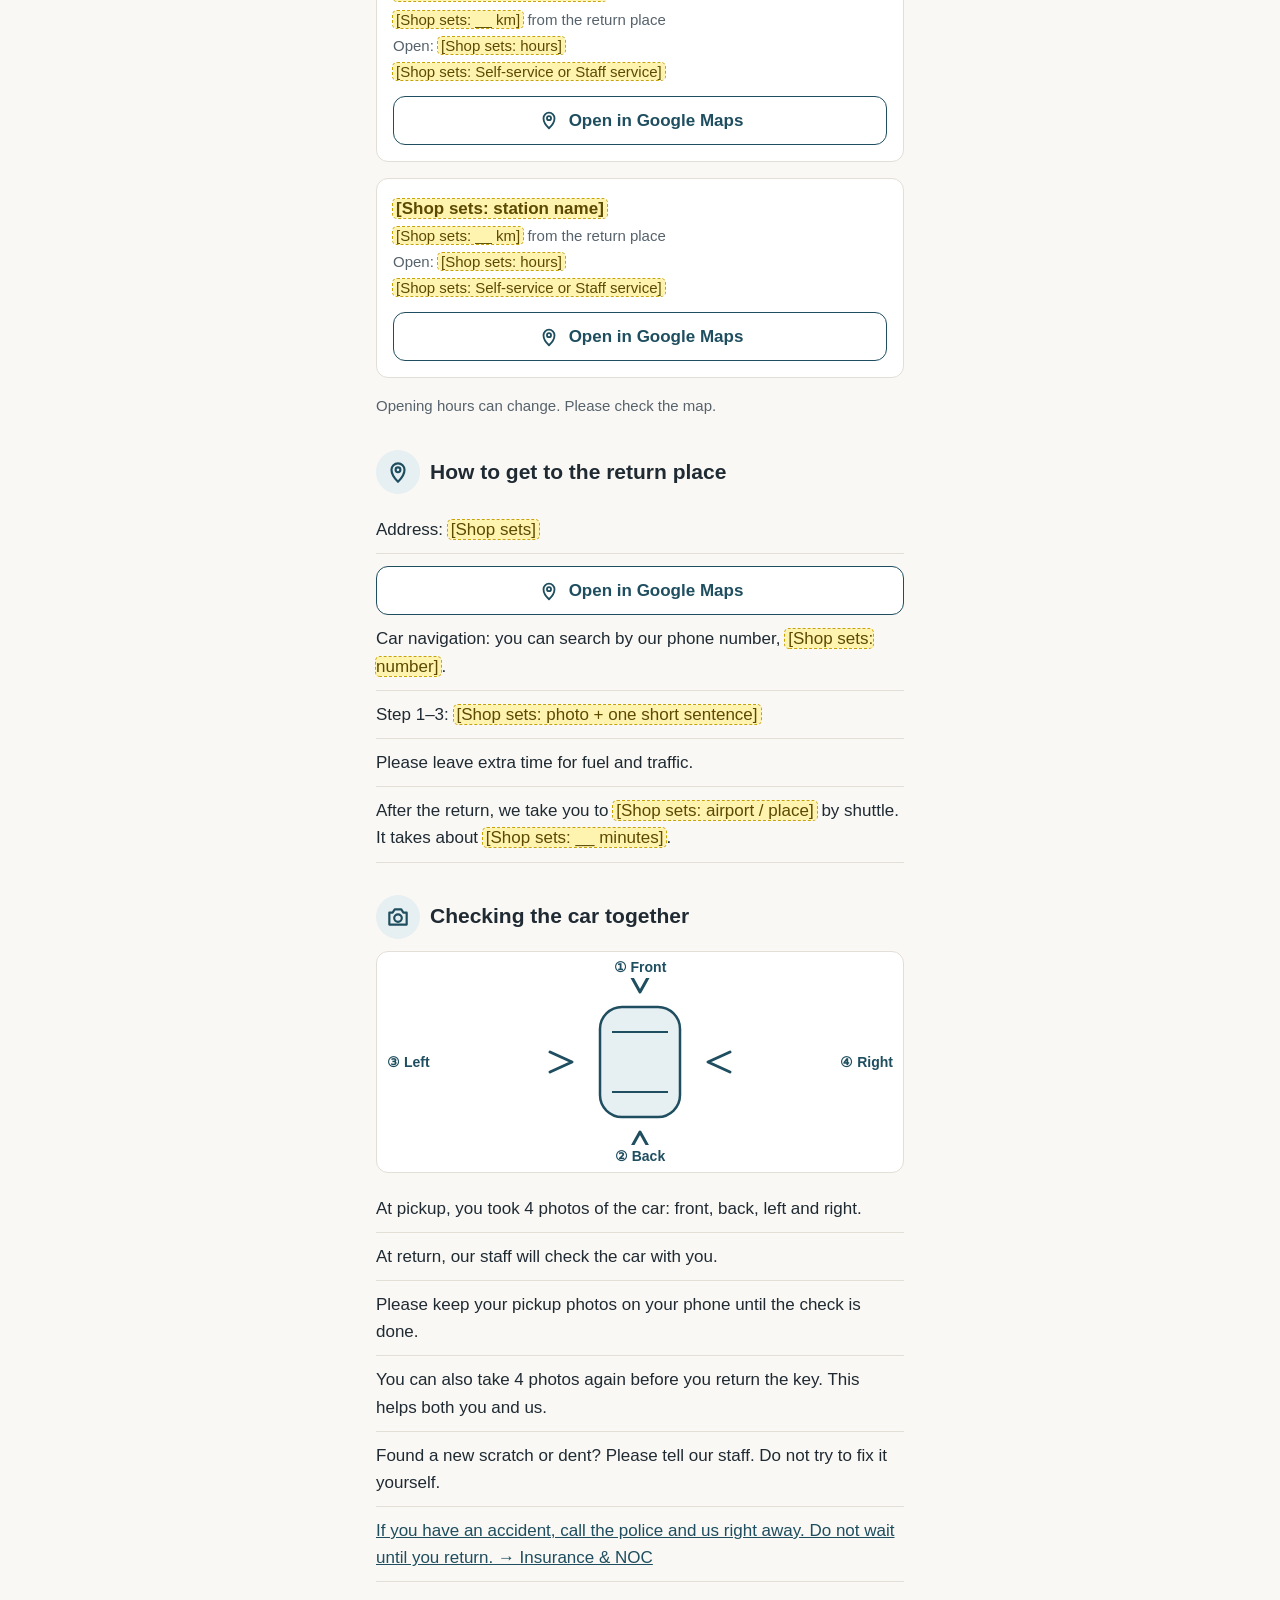
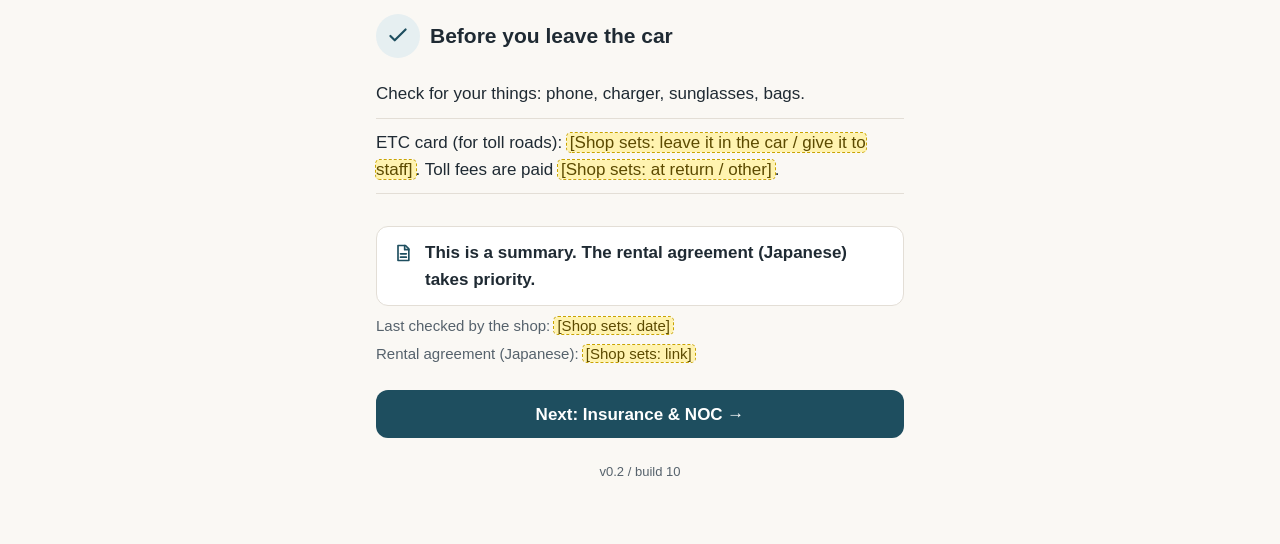
==== commit 79fed6c6: "確認ページ：「くわしく読む」を同じタブで開くよう変更。確認タブで戻ってもチェックとお名前が残る（build 10） Co-Authored-By: Claude Opus 5.5 <noreply@a" ====
--- a/guide/index.html
+++ b/guide/index.html
@@ -4,16 +4,16 @@
   <meta charset="utf-8">
   <meta name="viewport" content="width=device-width, initial-scale=1">
   <title>Sample Rent-a-Car — Guide</title>
-  <link rel="stylesheet" href="guide.css?v=9">
+  <link rel="stylesheet" href="guide.css?v=10">
 </head>
 <body data-page="return">
   <div id="app"></div>
   <noscript>Please turn on JavaScript to read this guide. / このガイドを読むには JavaScript をオンにしてください。</noscript>
-  <script src="content.js?v=9"></script>
-  <script src="i18n/zh-Hant.js?v=9"></script>
-  <script src="i18n/ko.js?v=9"></script>
-  <script src="i18n/zh-Hans.js?v=9"></script>
-  <script src="i18n/th.js?v=9"></script>
-  <script src="app.js?v=9"></script>
+  <script src="content.js?v=10"></script>
+  <script src="i18n/zh-Hant.js?v=10"></script>
+  <script src="i18n/ko.js?v=10"></script>
+  <script src="i18n/zh-Hans.js?v=10"></script>
+  <script src="i18n/th.js?v=10"></script>
+  <script src="app.js?v=10"></script>
 </body>
 </html>
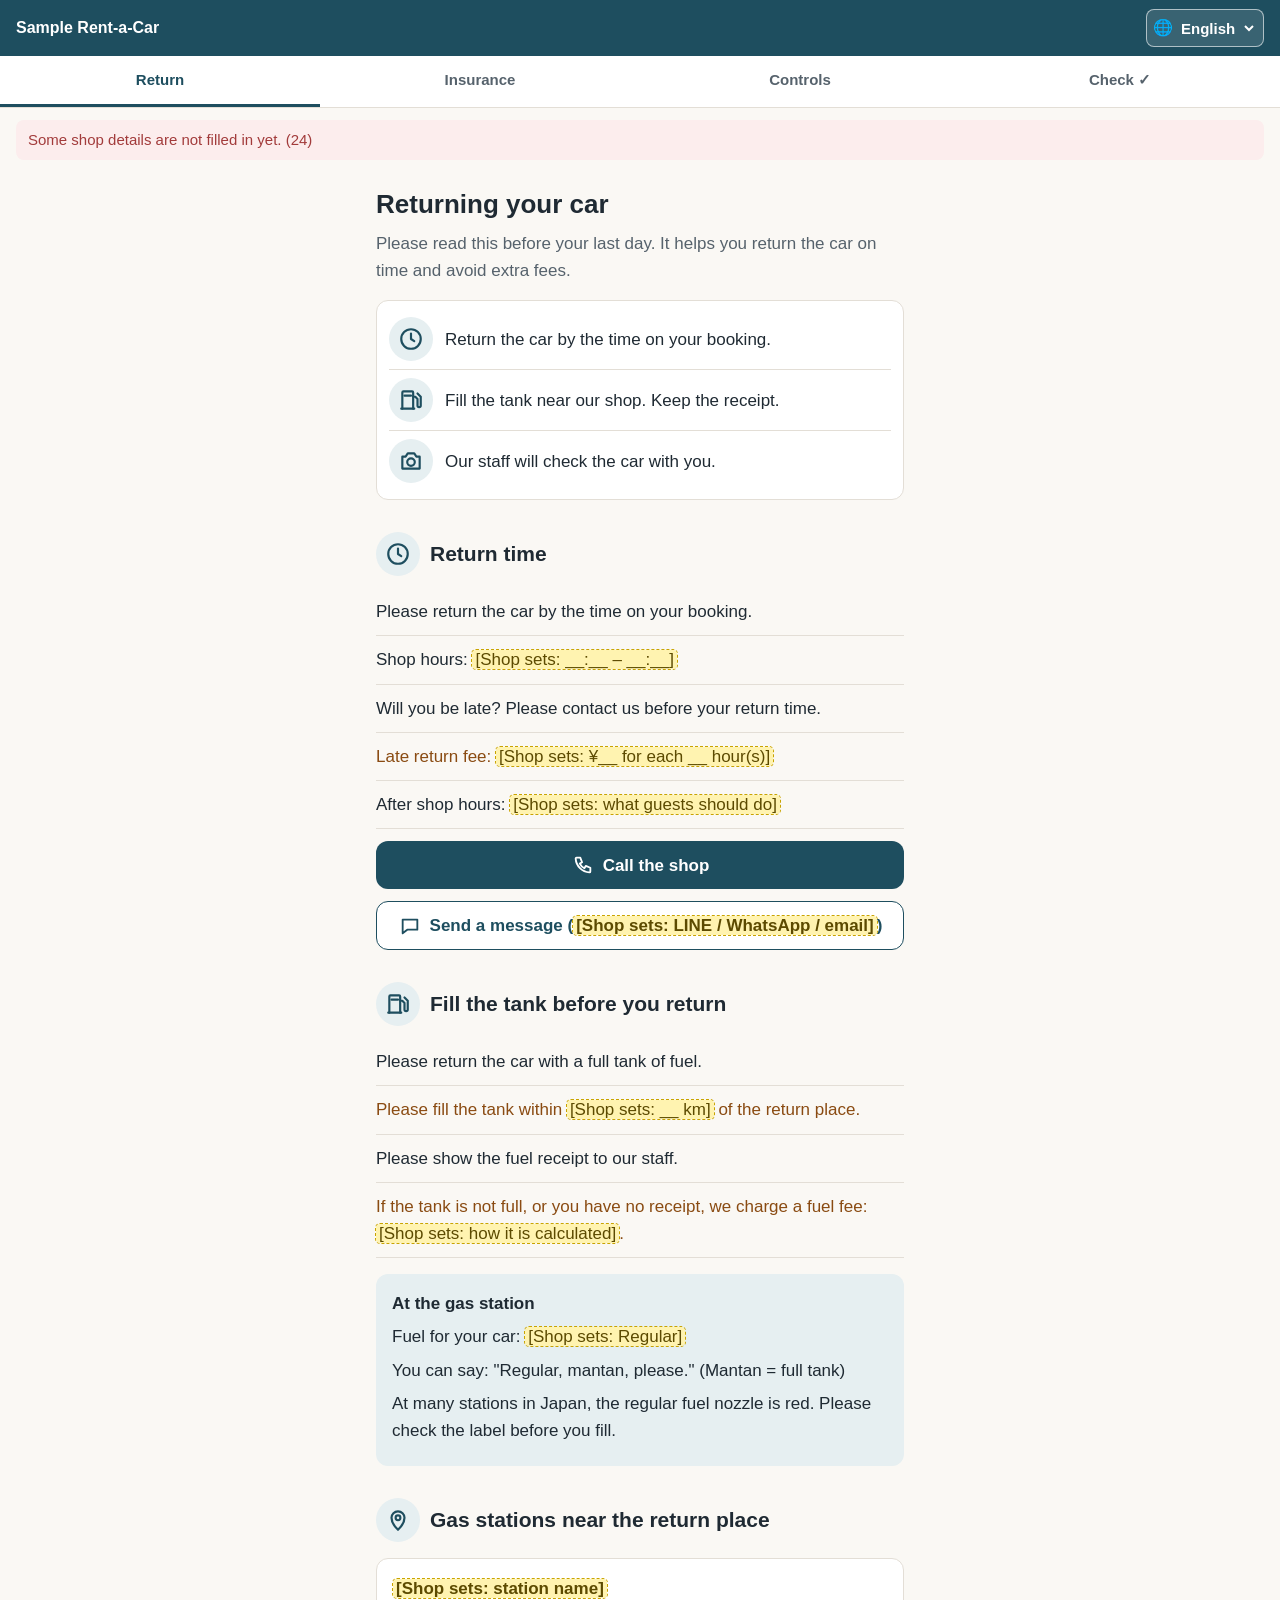
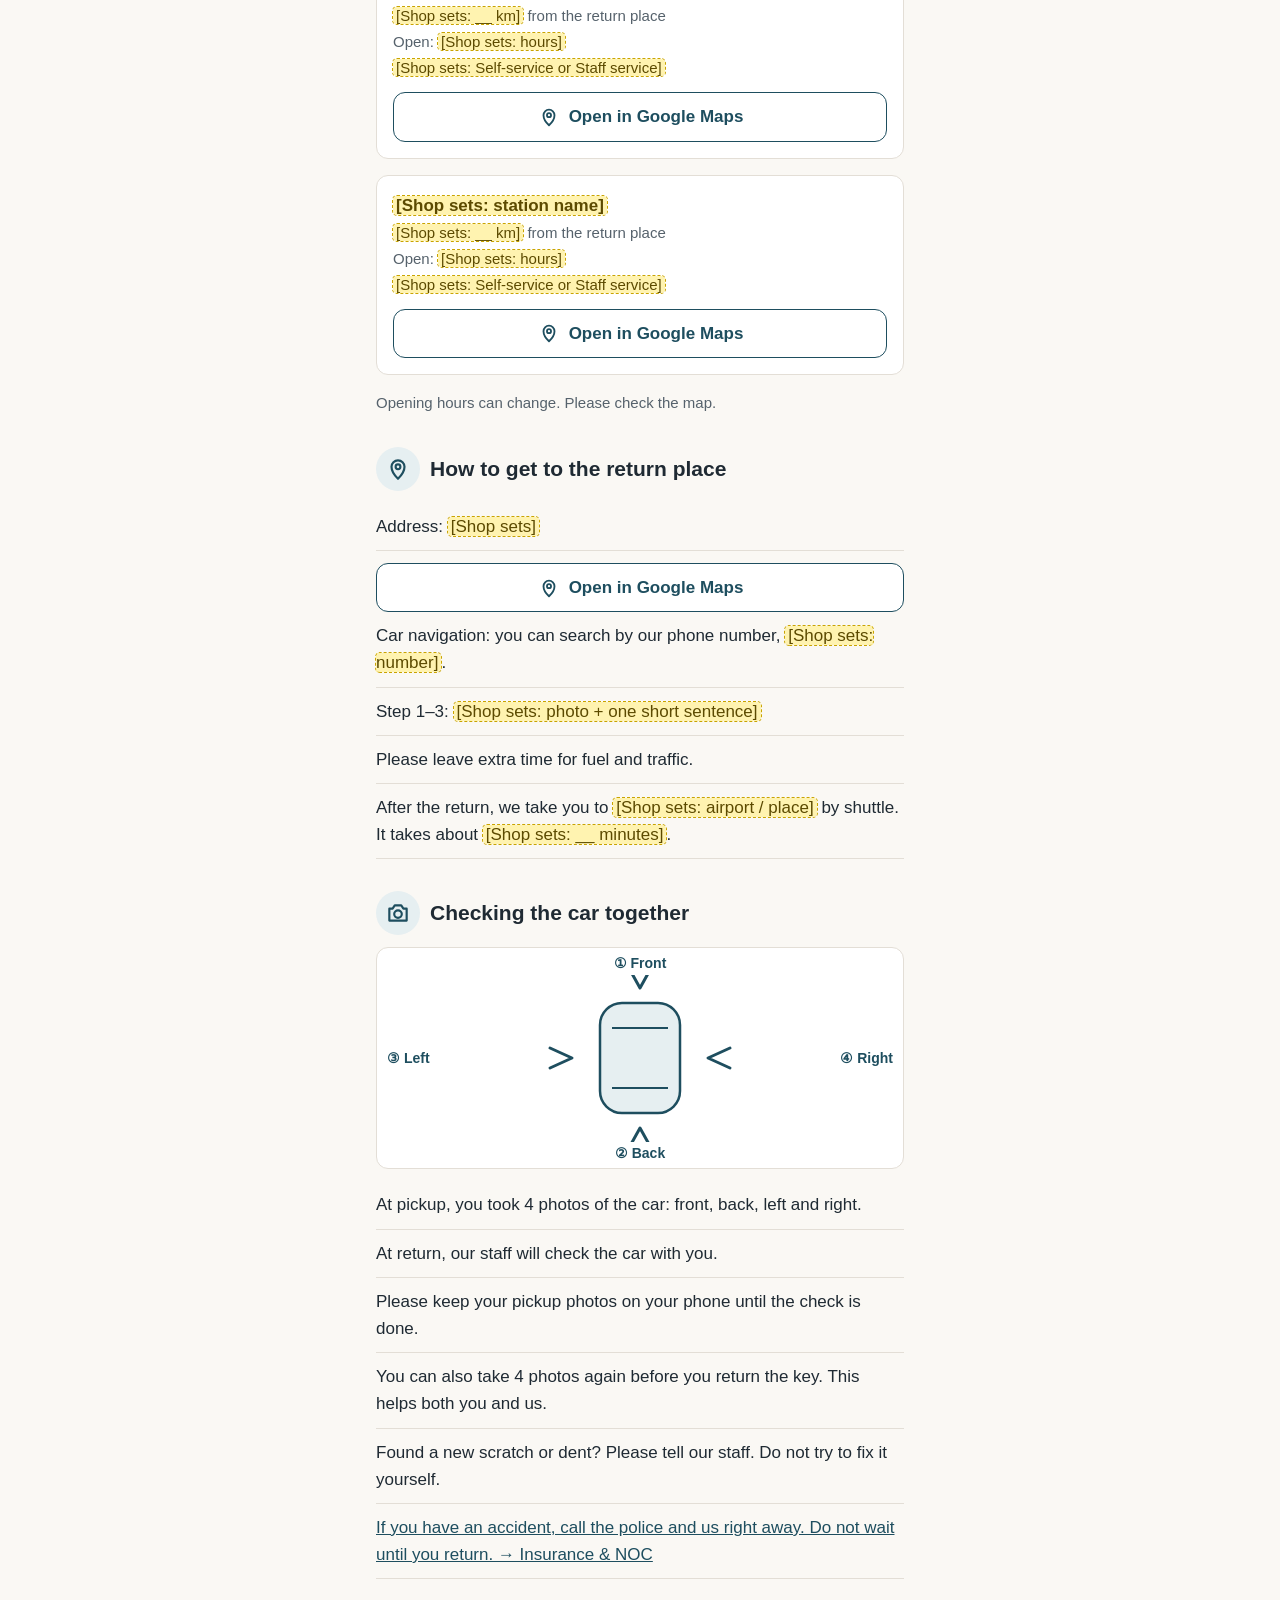
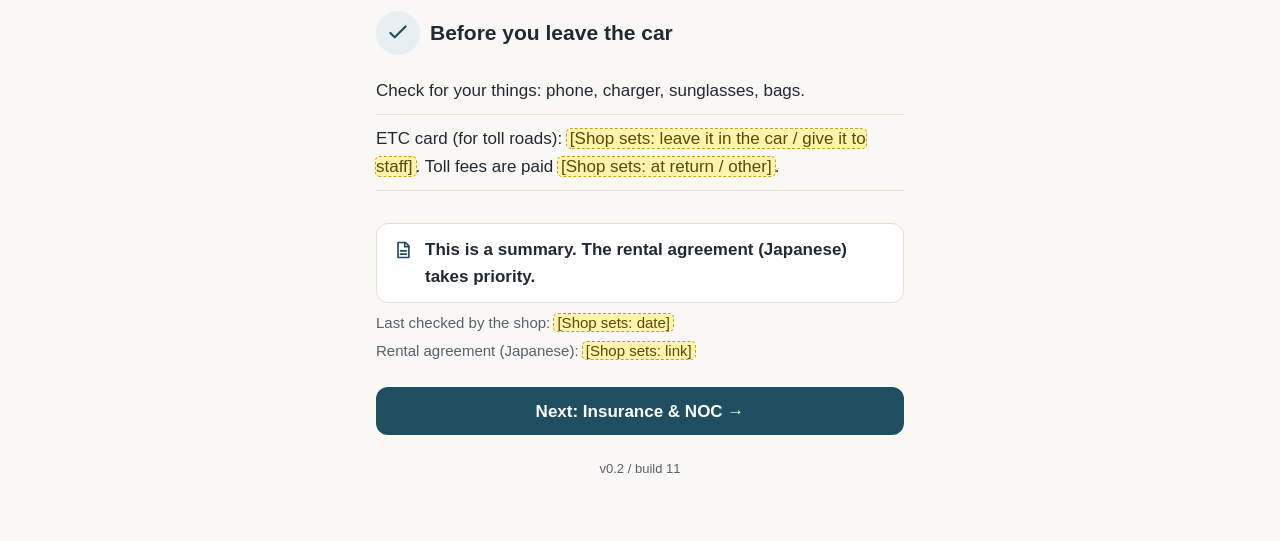
==== commit 8d0e59b7: "車の操作ページを追加（図の番号をタップで説明・5言語。いまは見本のイラスト、店が実車写真に差し替え可）build 11 Co-Authored-By: Claude Opus 5.5 <noreply" ====
--- a/guide/index.html
+++ b/guide/index.html
@@ -4,16 +4,16 @@
   <meta charset="utf-8">
   <meta name="viewport" content="width=device-width, initial-scale=1">
   <title>Sample Rent-a-Car — Guide</title>
-  <link rel="stylesheet" href="guide.css?v=10">
+  <link rel="stylesheet" href="guide.css?v=11">
 </head>
 <body data-page="return">
   <div id="app"></div>
   <noscript>Please turn on JavaScript to read this guide. / このガイドを読むには JavaScript をオンにしてください。</noscript>
-  <script src="content.js?v=10"></script>
-  <script src="i18n/zh-Hant.js?v=10"></script>
-  <script src="i18n/ko.js?v=10"></script>
-  <script src="i18n/zh-Hans.js?v=10"></script>
-  <script src="i18n/th.js?v=10"></script>
-  <script src="app.js?v=10"></script>
+  <script src="content.js?v=11"></script>
+  <script src="i18n/zh-Hant.js?v=11"></script>
+  <script src="i18n/ko.js?v=11"></script>
+  <script src="i18n/zh-Hans.js?v=11"></script>
+  <script src="i18n/th.js?v=11"></script>
+  <script src="app.js?v=11"></script>
 </body>
 </html>
--- a/guide/guide.css
+++ b/guide/guide.css
@@ -182,3 +182,24 @@
 .cbadge { width: 64px; height: 64px; margin: 0 auto; border-radius: 50%; background: #2E7D4F; color: #fff; font-size: 36px; display: grid; place-items: center; }
 .cdone .meta { font-size: 15px; color: var(--sub); }
 .staffnote { font-size: 14px; background: #fff; border-radius: 8px; padding: 8px 10px; text-align: left; }
+
+/* 車の操作（図の番号をタップ） */
+.tab { font-size: 15px; }
+.hs { margin: 8px 0 16px; }
+.hspic { position: relative; border-radius: 12px; overflow: hidden; background: #20262C; scroll-margin-top: 110px; }
+.hspic svg, .hspic img { display: block; width: 100%; height: auto; }
+.hsbadge { position: absolute; left: 8px; top: 8px; background: rgba(255,255,255,.9); color: var(--text); font-size: 12px; font-weight: 700; padding: 2px 8px; border-radius: 6px; }
+.hsdot { position: absolute; transform: translate(-50%, -50%); width: 30px; height: 30px; border-radius: 50%;
+  border: 2px solid #fff; background: var(--main); color: #fff; font-weight: 700; font-size: 15px; padding: 0;
+  box-shadow: 0 0 0 4px rgba(255,255,255,.25), 0 2px 6px rgba(0,0,0,.4); cursor: pointer; }
+.hsdot.on { background: #E07B2A; transform: translate(-50%, -50%) scale(1.2); z-index: 2; }
+.hsdetail { background: var(--card); border: 1px solid var(--line); border-radius: 12px; padding: 14px 16px; margin-top: 10px; min-height: 76px; }
+.hsdetail h3 { margin: 0 0 6px; font-size: 18px; display: flex; align-items: center; gap: 8px; }
+.hsdetail p { margin: 0; }
+.hshint { color: var(--sub); }
+.hs .num { display: inline-grid; place-items: center; min-width: 26px; height: 26px; border-radius: 50%; background: var(--main); color: #fff; font-size: 14px; font-weight: 700; }
+.hslist { list-style: none; padding: 0; margin: 10px 0 0; display: grid; grid-template-columns: 1fr 1fr; gap: 8px; }
+.hsrow { width: 100%; display: flex; align-items: center; gap: 8px; text-align: left; background: var(--card); border: 1px solid var(--line);
+  border-radius: 10px; padding: 10px; font: inherit; font-size: 15px; color: var(--text); cursor: pointer; min-height: 48px; }
+.hsrow.on { border-color: #E07B2A; box-shadow: 0 0 0 2px #E07B2A inset; }
+.hsrow.on .num, .hsdetail .num { background: #E07B2A; }
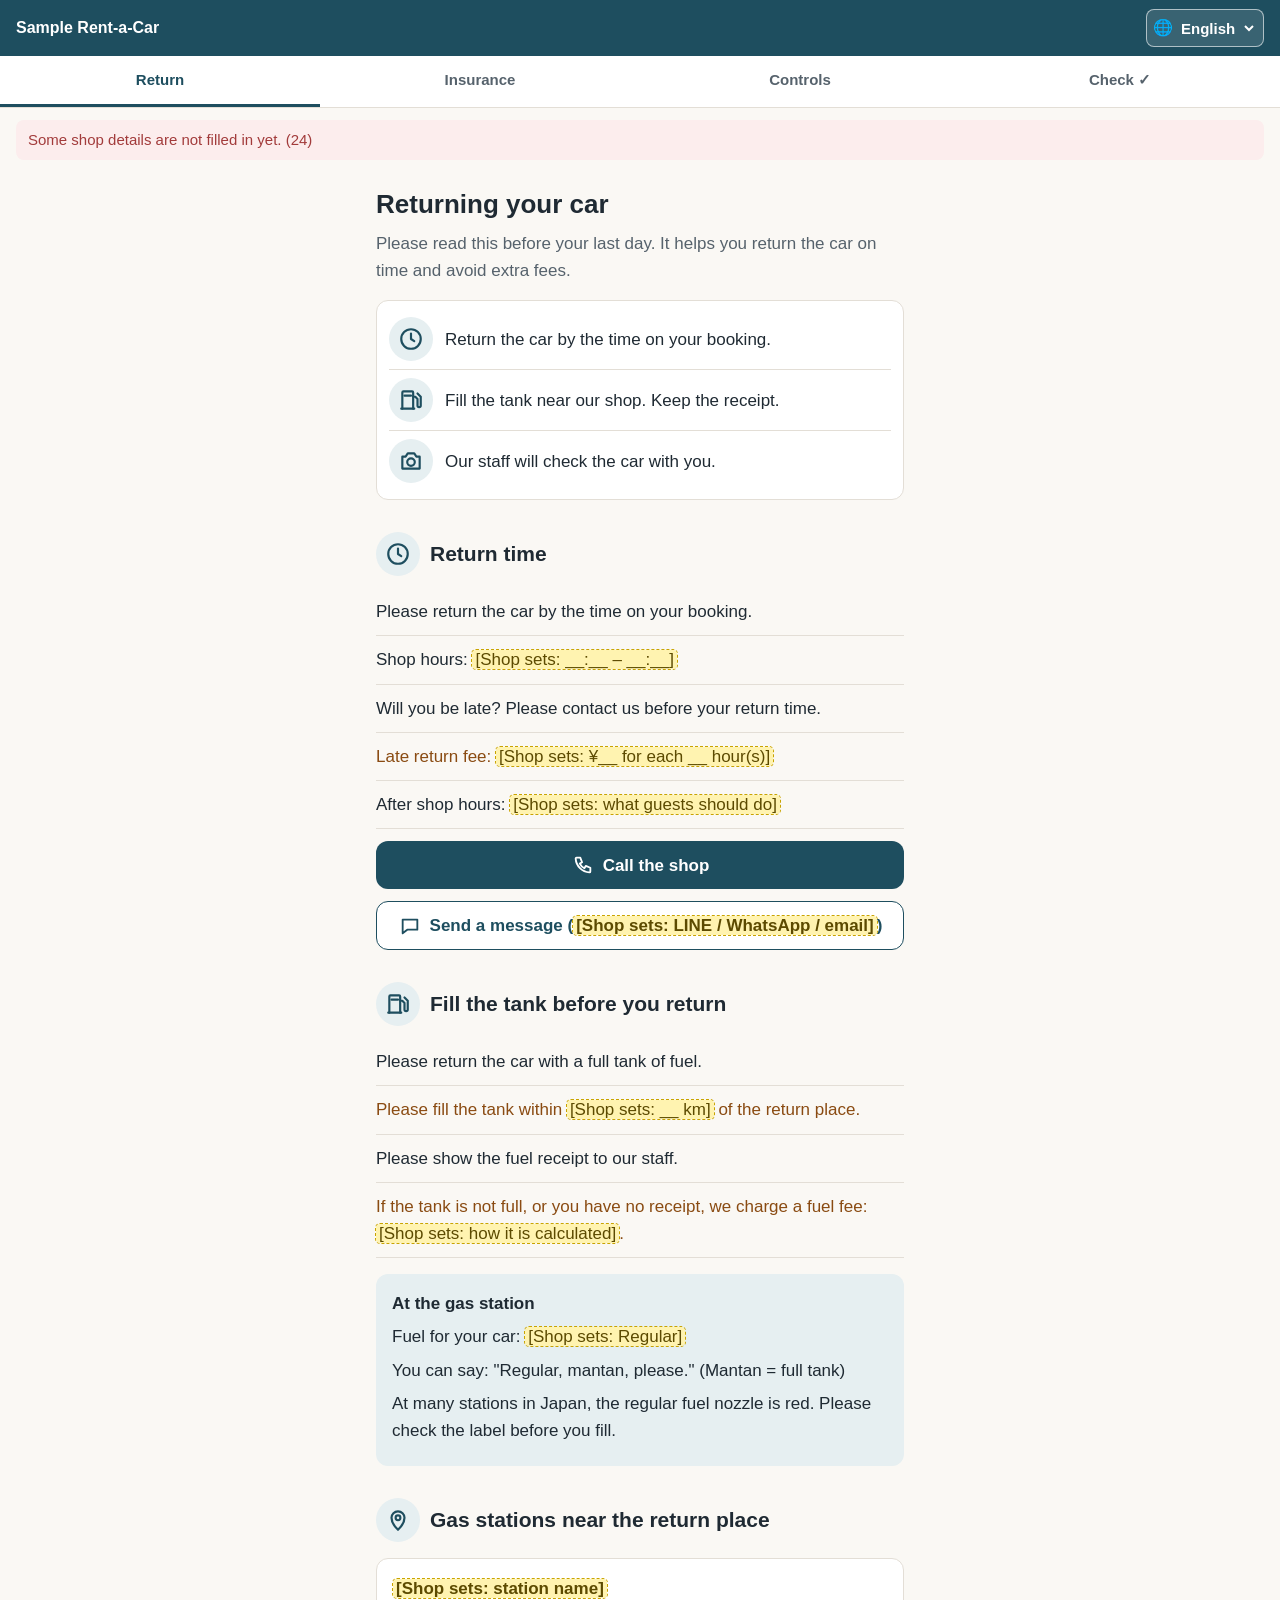
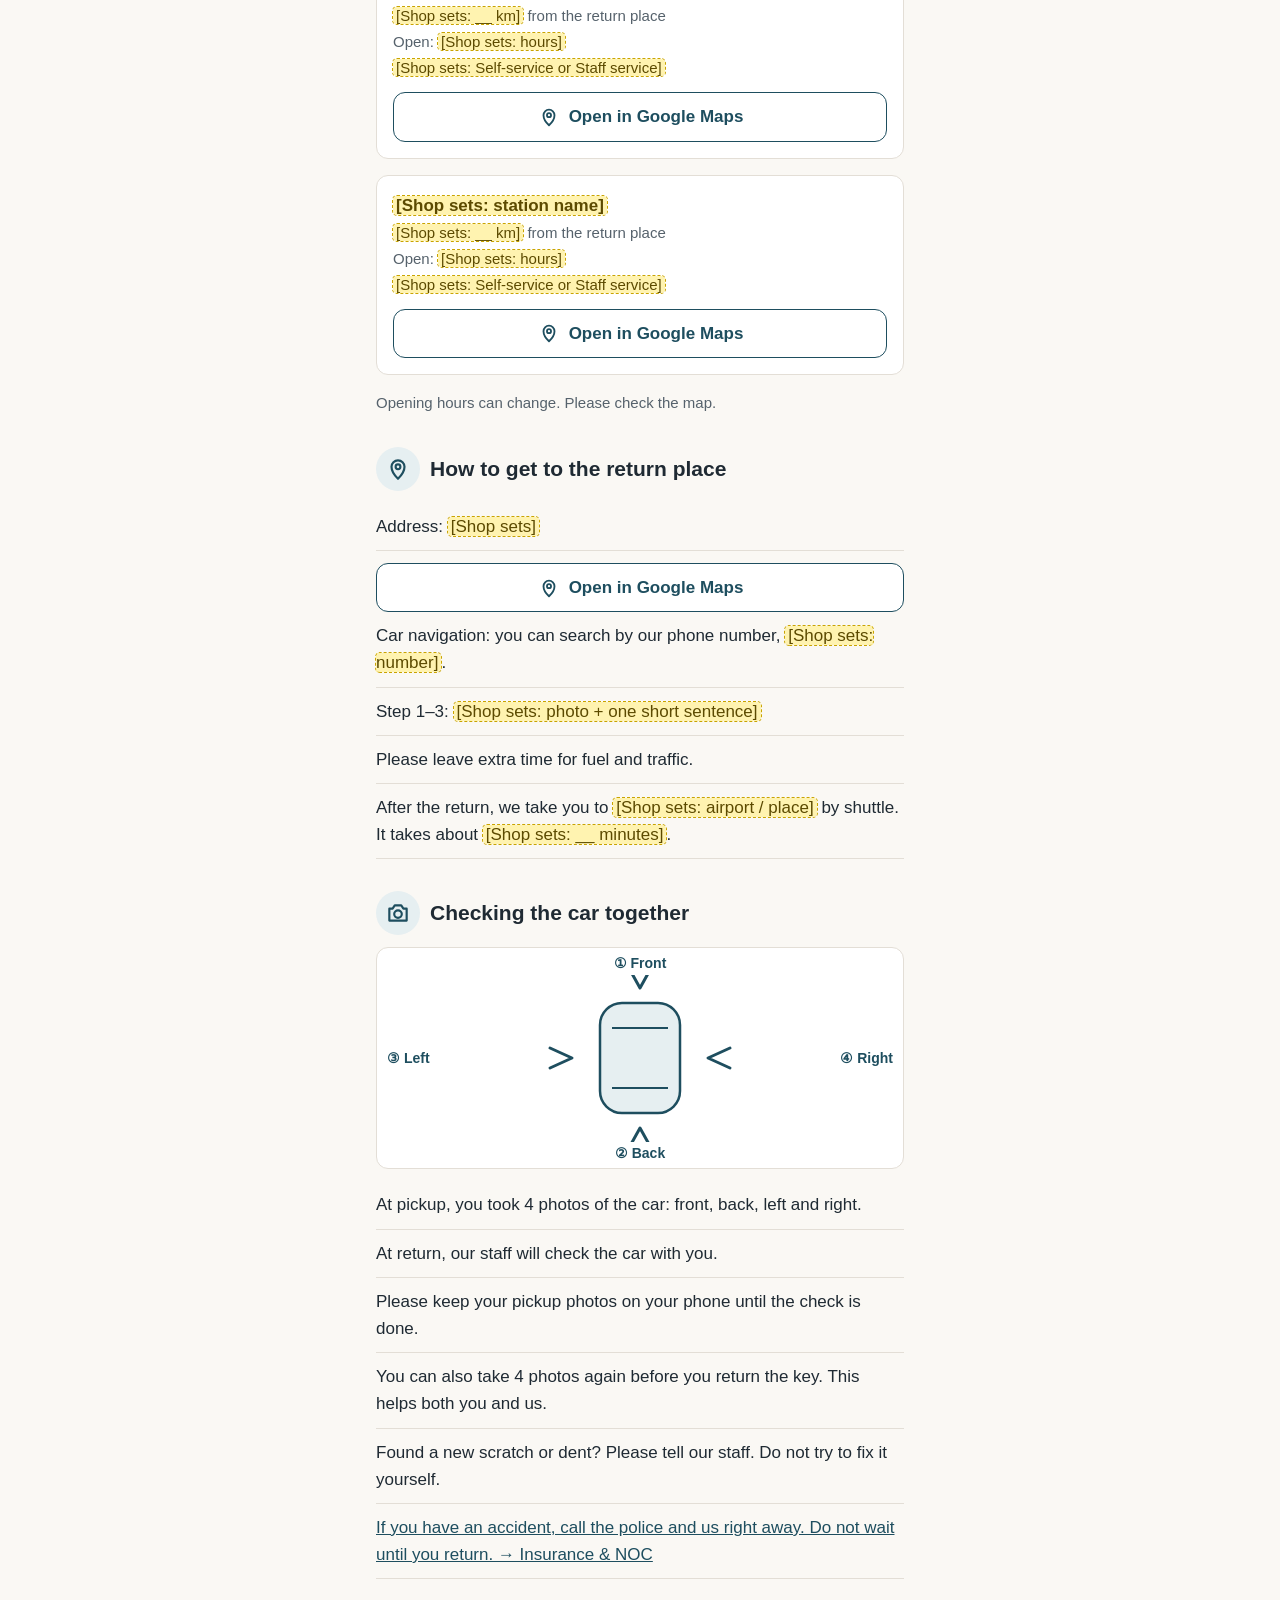
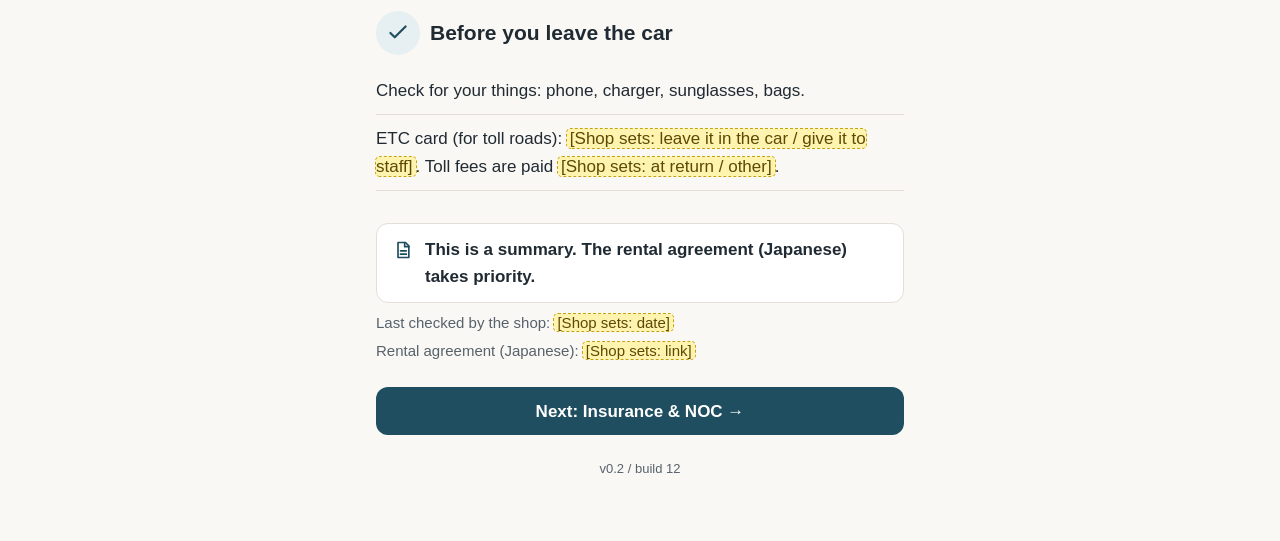
==== commit e0fd64fb: "車の操作：車種を選べるように（コンパクト・ミニバン・軽。見本）。各操作に写真欄を追加（今は見本の図、店の写真に差し替え可）build 12 Co-Authored-By: Claude Opus 5." ====
--- a/guide/index.html
+++ b/guide/index.html
@@ -4,16 +4,16 @@
   <meta charset="utf-8">
   <meta name="viewport" content="width=device-width, initial-scale=1">
   <title>Sample Rent-a-Car — Guide</title>
-  <link rel="stylesheet" href="guide.css?v=11">
+  <link rel="stylesheet" href="guide.css?v=12">
 </head>
 <body data-page="return">
   <div id="app"></div>
   <noscript>Please turn on JavaScript to read this guide. / このガイドを読むには JavaScript をオンにしてください。</noscript>
-  <script src="content.js?v=11"></script>
-  <script src="i18n/zh-Hant.js?v=11"></script>
-  <script src="i18n/ko.js?v=11"></script>
-  <script src="i18n/zh-Hans.js?v=11"></script>
-  <script src="i18n/th.js?v=11"></script>
-  <script src="app.js?v=11"></script>
+  <script src="content.js?v=12"></script>
+  <script src="i18n/zh-Hant.js?v=12"></script>
+  <script src="i18n/ko.js?v=12"></script>
+  <script src="i18n/zh-Hans.js?v=12"></script>
+  <script src="i18n/th.js?v=12"></script>
+  <script src="app.js?v=12"></script>
 </body>
 </html>
--- a/guide/guide.css
+++ b/guide/guide.css
@@ -203,3 +203,17 @@
   border-radius: 10px; padding: 10px; font: inherit; font-size: 15px; color: var(--text); cursor: pointer; min-height: 48px; }
 .hsrow.on { border-color: #E07B2A; box-shadow: 0 0 0 2px #E07B2A inset; }
 .hsrow.on .num, .hsdetail .num { background: #E07B2A; }
+
+/* 車種を選ぶ・各操作の写真 */
+.cartitle { font-weight: 700; margin: 4px 0 8px; }
+.carpick { display: grid; grid-template-columns: repeat(3, 1fr); gap: 8px; margin-bottom: 12px; }
+.carbtn { background: var(--card); border: 1px solid var(--line); border-radius: 12px; padding: 8px 6px; font: inherit; color: var(--text);
+  display: flex; flex-direction: column; align-items: center; gap: 2px; cursor: pointer; }
+.carbtn svg { width: 100%; max-width: 110px; fill: #9AA6B1; }
+.carbtn b { font-size: 14px; line-height: 1.3; text-align: center; }
+.carbtn small { font-size: 11px; color: var(--sub); text-align: center; line-height: 1.3; }
+.carbtn.on { border-color: var(--main); box-shadow: 0 0 0 2px var(--main) inset; background: var(--main-soft); }
+.carbtn.on svg { fill: var(--main); }
+.hsphoto { position: relative; border-radius: 10px; overflow: hidden; margin: 4px 0 10px; background: #2B333B; }
+.hsphoto svg, .hsphoto img { display: block; width: 100%; height: auto; }
+.hsnote { font-size: 13px; color: var(--sub); margin-top: 6px !important; }
